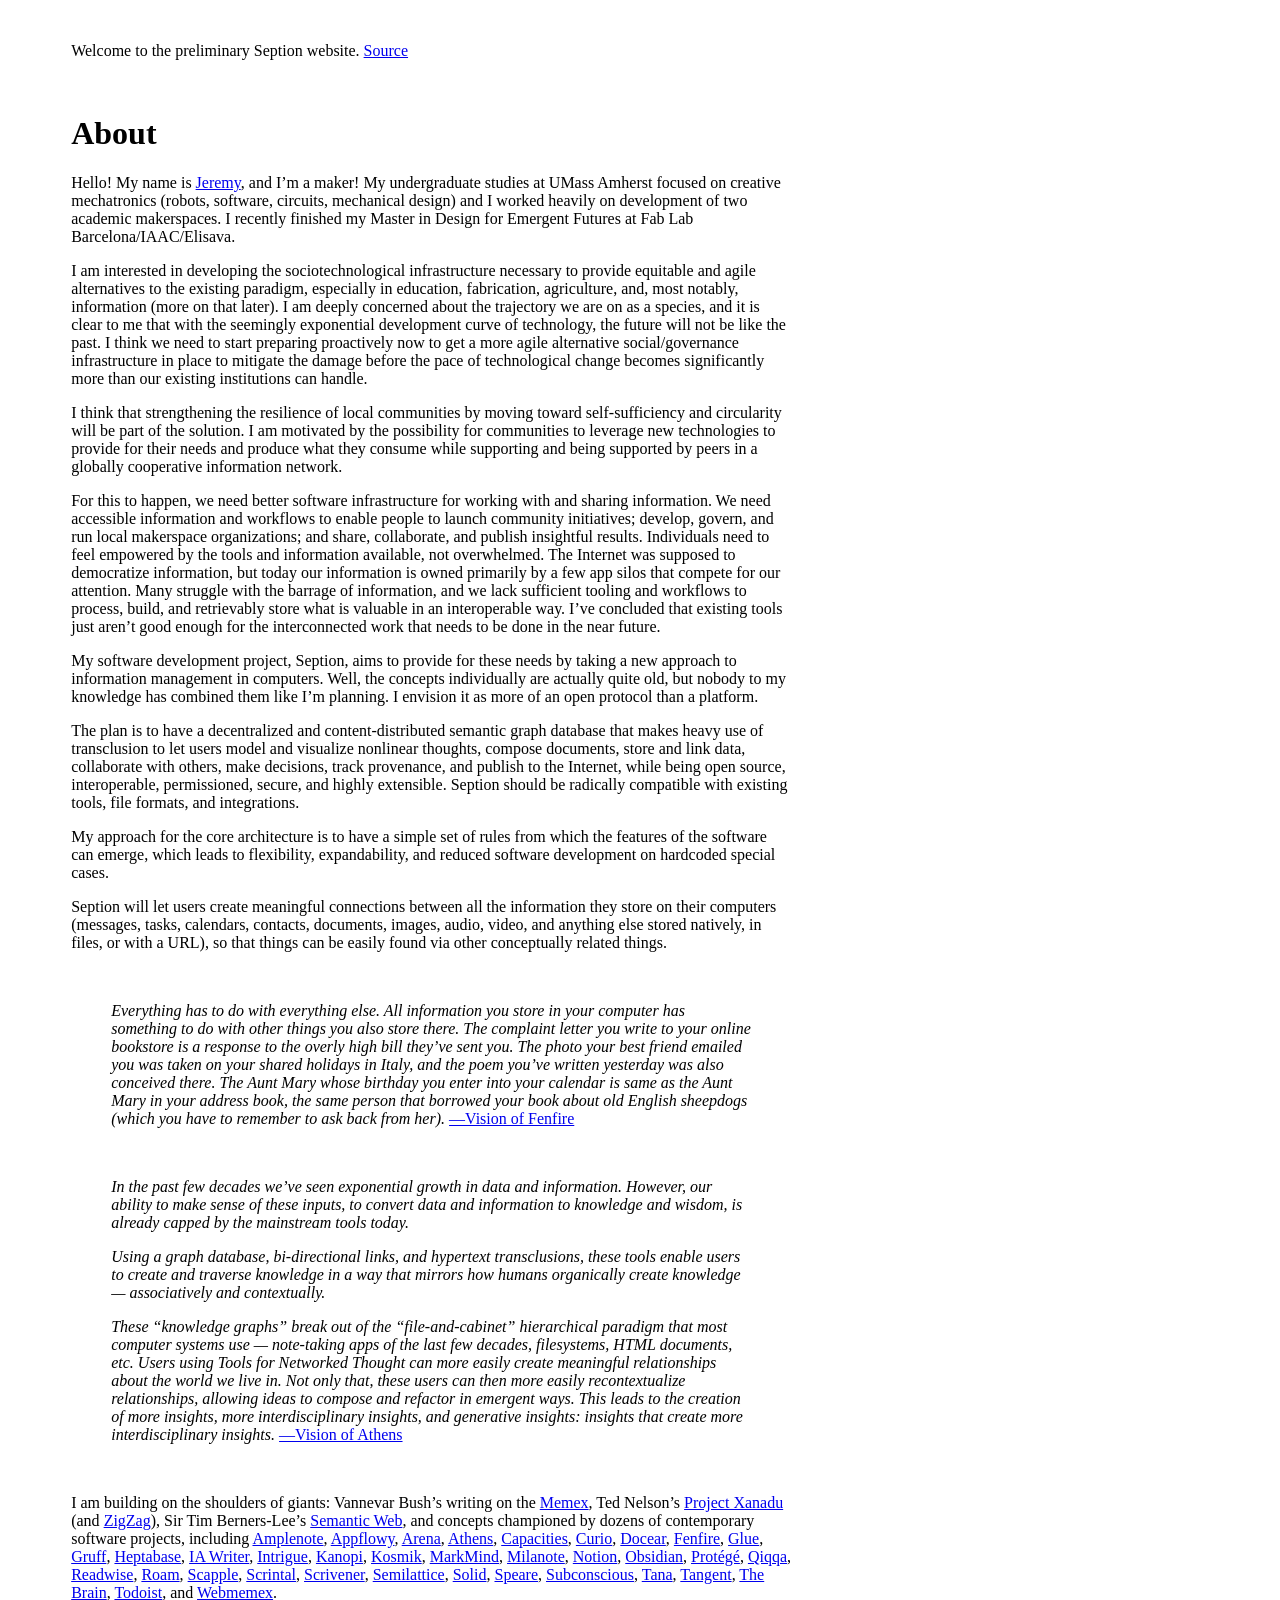
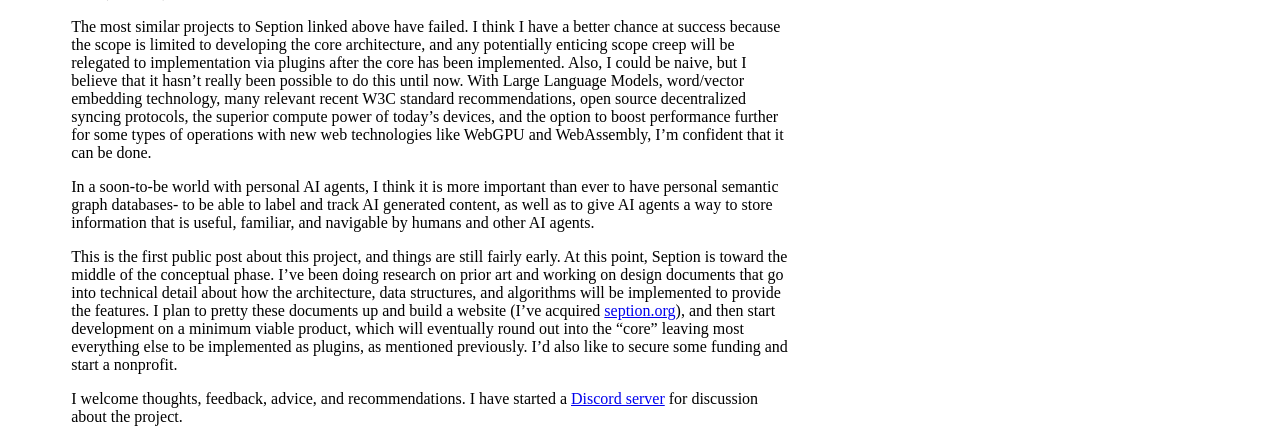
==== index.html @ 14428408 "Update index.html" ====
<!DOCTYPE html>
<html>

<head>
  <title>Seption</title>
  <div style="margin-left:5%">
  <div style="max-width:45em">
</head>

<body>
  <br>
  <p>Welcome to the preliminary Seption website. <a href="https://github.com/JeremyParadie/seption.org">Source</a></p>
  <br>
  <h1 id="about">About</h1>
  <p>Hello! My name is <a href="https://jeremyparadie.com">Jeremy</a>, and I’m a maker! My undergraduate studies at UMass Amherst focused on creative mechatronics (robots, software, circuits, mechanical design) and I worked heavily on development of two academic makerspaces. I recently finished my Master in Design for Emergent Futures at Fab Lab Barcelona/IAAC/Elisava.</p>
  <p>I am interested in developing the sociotechnological infrastructure necessary to provide equitable and agile alternatives to the existing paradigm, especially in education, fabrication, agriculture, and, most notably, information (more on that later). I am deeply concerned about the trajectory we are on as a species, and it is clear to me that with the seemingly exponential development curve of technology, the future will not be like the past. I think we need to start preparing proactively now to get a more agile alternative social/governance infrastructure in place to mitigate the damage before the pace of technological change becomes significantly more than our existing institutions can handle.</p>
  <p>I think that strengthening the resilience of local communities by moving toward self-sufficiency and circularity will be part of the solution. I am motivated by the possibility for communities to leverage new technologies to provide for their needs and produce what they consume while supporting and being supported by peers in a globally cooperative information network.</p>
  <p>For this to happen, we need better software infrastructure for working with and sharing information. We need accessible information and workflows to enable people to launch community initiatives; develop, govern, and run local makerspace organizations; and share, collaborate, and publish insightful results. Individuals need to feel empowered by the tools and information available, not overwhelmed. The Internet was supposed to democratize information, but today our information is owned primarily by a few app silos that compete for our attention. Many struggle with the barrage of information, and we lack sufficient tooling and workflows to process, build, and retrievably store what is valuable in an interoperable way. I’ve concluded that existing tools just aren’t good enough for the interconnected work that needs to be done in the near future.</p>
  <p>My software development project, Seption, aims to provide for these needs by taking a new approach to information management in computers. Well, the concepts individually are actually quite old, but nobody to my knowledge has combined them like I’m planning. I envision it as more of an open protocol than a platform.</p>
  <p>The plan is to have a decentralized and content-distributed semantic graph database that makes heavy use of transclusion to let users model and visualize nonlinear thoughts, compose documents, store and link data, collaborate with others, make decisions, track provenance, and publish to the Internet, while being open source, interoperable, permissioned, secure, and highly extensible. Seption should be radically compatible with existing tools, file formats, and integrations.</p>
  <p>My approach for the core architecture is to have a simple set of rules from which the features of the software can emerge, which leads to flexibility, expandability, and reduced software development on hardcoded special cases.</p>
  <p>Seption will let users create meaningful connections between all the information they store on their computers (messages, tasks, calendars, contacts, documents, images, audio, video, and anything else stored natively, in files, or with a URL), so that things can be easily found via other conceptually related things.</p>
  <br>
  <blockquote>
  <p><em>Everything has to do with everything else. All information you store in your computer has something to do with other things you also store there. The complaint letter you write to your online bookstore is a response to the overly high bill they’ve sent you. The photo your best friend emailed you was taken on your shared holidays in Italy, and the poem you’ve written yesterday was also conceived there. The Aunt Mary whose birthday you enter into your calendar is same as the Aunt Mary in your address book, the same person that borrowed your book about old English sheepdogs (which you have to remember to ask back from her).</em> <a href="https://fenfire-org.github.io/vision.html">—Vision of Fenfire</a></p>
  <br>
  <p><em>In the past few decades we’ve seen exponential growth in data and information. However, our ability to make sense of these inputs, to convert data and information to knowledge and wisdom, is already capped by the mainstream tools today.</em></p>
  <p><em>Using a graph database, bi-directional links, and hypertext transclusions, these tools enable users to create and traverse knowledge in a way that mirrors how humans organically create knowledge — associatively and contextually.</em></p>
  <p><em>These “knowledge graphs” break out of the “file-and-cabinet” hierarchical paradigm that most computer systems use — note-taking apps of the last few decades, filesystems, HTML documents, etc. Users using Tools for Networked Thought can more easily create meaningful relationships about the world we live in. Not only that, these users can then more easily recontextualize relationships, allowing ideas to compose and refactor in emergent ways. This leads to the creation of more insights, more interdisciplinary insights, and generative insights: insights that create more interdisciplinary insights.</em> <a href="https://handbook.athensresearch.org/about-us/vision">—Vision of Athens</a></p>
  </blockquote>
  <br>
  <p>I am building on the shoulders of giants: Vannevar Bush’s writing on the <a href="https://www.w3.org/History/1945/vbush/vbush.txt">Memex</a>, Ted Nelson’s <a href="https://xanadu.com/">Project Xanadu</a> (and <a href="https://xanadu.com/zigzag/">ZigZag</a>), Sir Tim Berners-Lee’s <a href="https://www.w3.org/2000/Talks/0906-xmlweb-tbl/text.htm">Semantic Web</a>, and concepts championed by dozens of contemporary software projects, including <a href="https://www.amplenote.com/">Amplenote</a>, <a href="https://www.appflowy.io/">Appflowy</a>, <a href="https://www.are.na/">Arena</a>, <a href="https://github.com/athensresearch/athens">Athens</a>, <a href="https://capacities.io/">Capacities</a>, <a href="https://www.zengobi.com/curio/">Curio</a>, <a href="https://docear.org/">Docear</a>, <a href="https://fenfire-org.github.io/vision.html">Fenfire</a>, <a href="https://a9.io/glue-comic/">Glue</a>, <a href="https://allegrograph.com/products/gruff/">Gruff</a>, <a href="https://heptabase.com/">Heptabase</a>, <a href="https://ia.net/writer">IA Writer</a>, <a href="https://github.com/shaunabanana/intrigue">Intrigue</a>, <a href="https://web.archive.org/web/20230410184757/https://kanopi.io/">Kanopi</a>, <a href="https://www.kosmik.app/">Kosmik</a>, <a href="https://www.markmind.net/">MarkMind</a>, <a href="https://milanote.com/">Milanote</a>, <a href="https://www.notion.so/">Notion</a>, <a href="https://obsidian.md/">Obsidian</a>, <a href="https://protege.stanford.edu/">Protégé</a>, <a href="https://github.com/jimmejardine/qiqqa-open-source">Qiqqa</a>, <a href="https://readwise.io/">Readwise</a>, <a href="https://roamresearch.com/">Roam</a>, <a href="https://www.literatureandlatte.com/scapple/overview">Scapple</a>, <a href="https://scrintal.com/">Scrintal</a>, <a href="https://www.literatureandlatte.com/scrivener/overview">Scrivener</a>, <a href="https://www.semilattice.xyz/">Semilattice</a>, <a href="https://solidproject.org/">Solid</a>, <a href="https://www.speare.com/">Speare</a>, <a href="https://subconscious.network/">Subconscious</a>, <a href="https://tana.inc/">Tana</a>, <a href="https://www.tangentnotes.com/">Tangent</a>, <a href="https://www.thebrain.com/">The Brain</a>, <a href="https://todoist.com/">Todoist</a>, and <a href="https://blog.webmemex.org/">Webmemex</a>.</p>
  <p>The most similar projects to Seption linked above have failed. I think I have a better chance at success because the scope is limited to developing the core architecture, and any potentially enticing scope creep will be relegated to implementation via plugins after the core has been implemented. Also, I could be naive, but I believe that it hasn’t really been possible to do this until now. With Large Language Models, word/vector embedding technology, many relevant recent W3C standard recommendations, open source decentralized syncing protocols, the superior compute power of today’s devices, and the option to boost performance further for some types of operations with new web technologies like WebGPU and WebAssembly, I’m confident that it can be done.</p>
  <p>In a soon-to-be world with personal AI agents, I think it is more important than ever to have personal semantic graph databases- to be able to label and track AI generated content, as well as to give AI agents a way to store information that is useful, familiar, and navigable by humans and other AI agents.</p>
  <p>This is the first public post about this project, and things are still fairly early. At this point, Seption is toward the middle of the conceptual phase. I’ve been doing research on prior art and working on design documents that go into technical detail about how the architecture, data structures, and algorithms will be implemented to provide the features. I plan to pretty these documents up and build a website (I’ve acquired <a href="http://seption.org/">seption.org</a>), and then start development on a minimum viable product, which will eventually round out into the “core” leaving most everything else to be implemented as plugins, as mentioned previously. I’d also like to secure some funding and start a nonprofit.</p>
  <p>I welcome thoughts, feedback, advice, and recommendations. I have started a <a href="https://discord.gg/n8curdF78v">Discord server</a> for discussion about the project.</p>

</body>

</html>
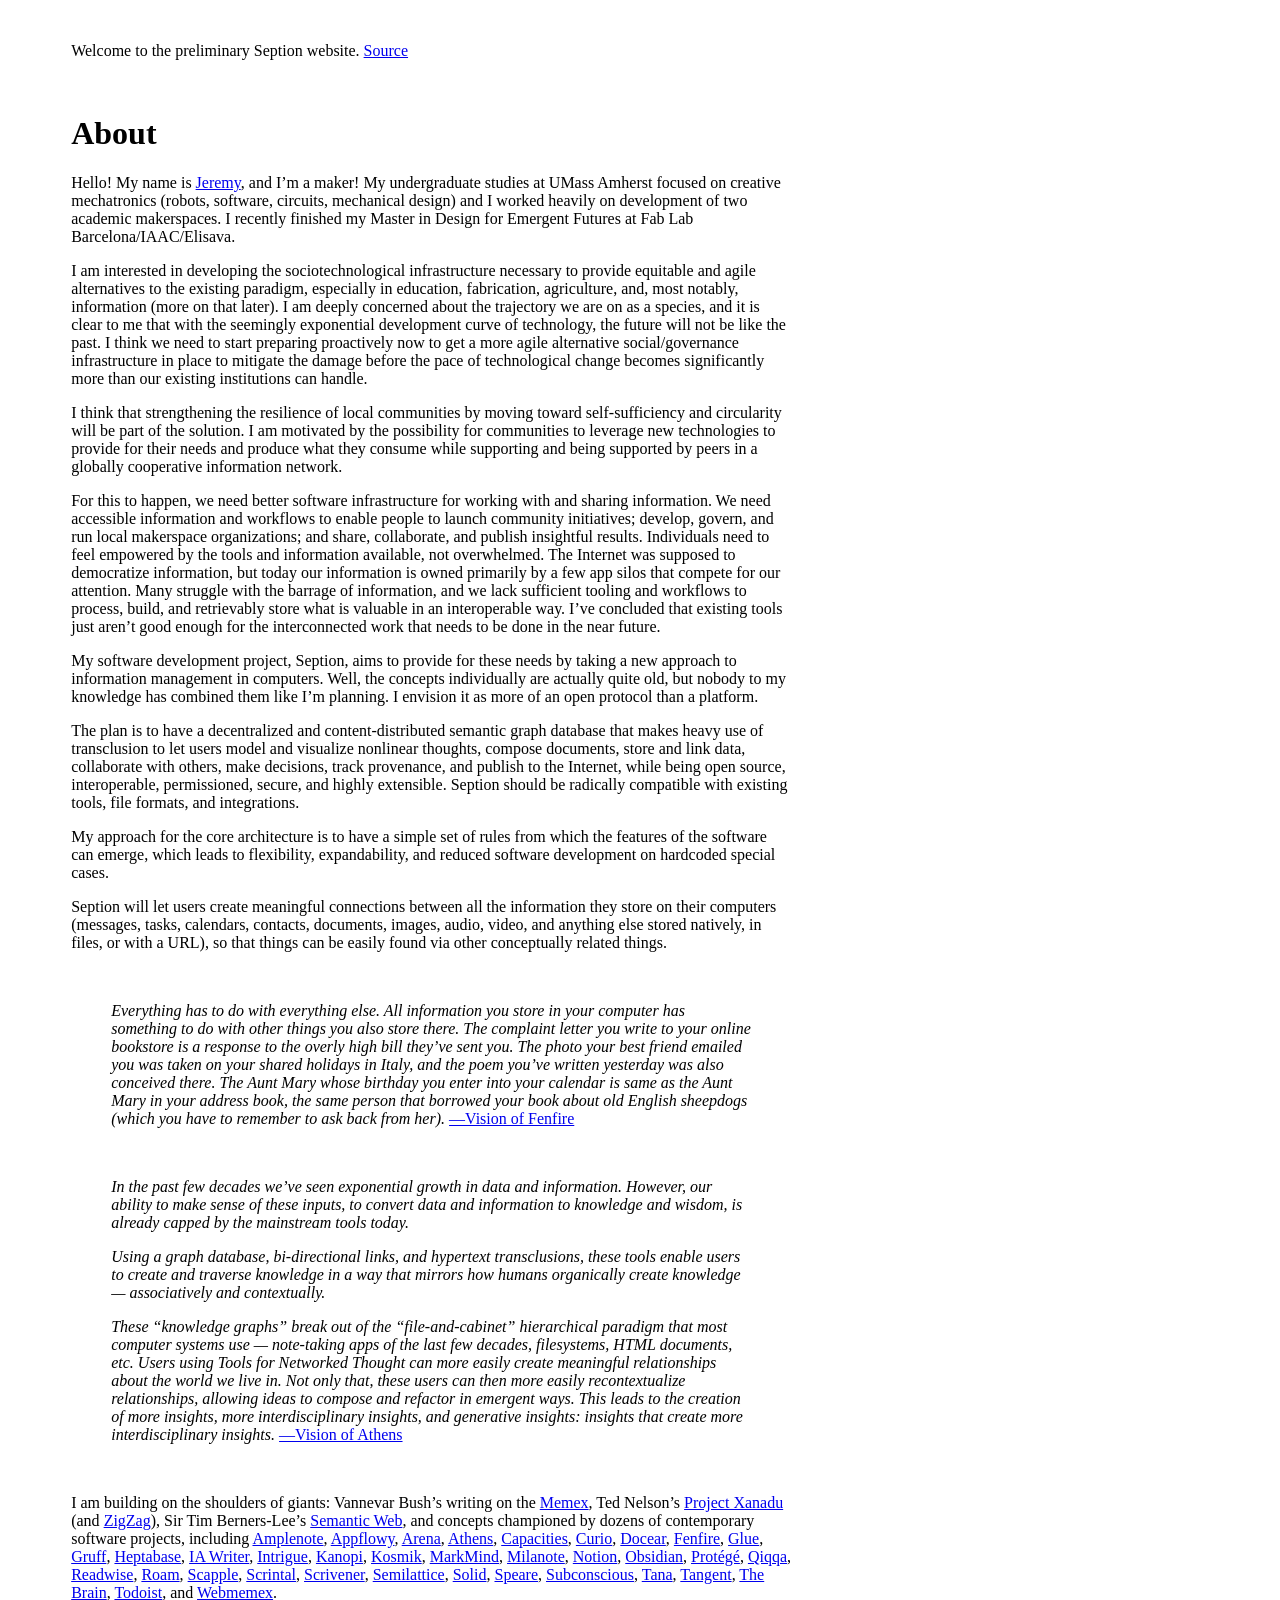
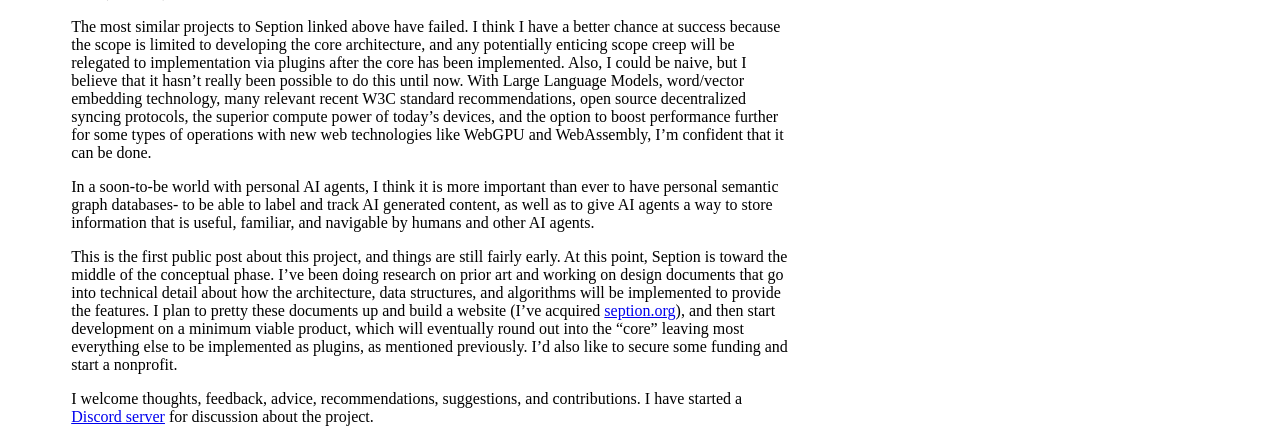
==== commit e240633d: "Update index.html" ====
--- a/index.html
+++ b/index.html
@@ -33,7 +33,7 @@
   <p>The most similar projects to Seption linked above have failed. I think I have a better chance at success because the scope is limited to developing the core architecture, and any potentially enticing scope creep will be relegated to implementation via plugins after the core has been implemented. Also, I could be naive, but I believe that it hasn’t really been possible to do this until now. With Large Language Models, word/vector embedding technology, many relevant recent W3C standard recommendations, open source decentralized syncing protocols, the superior compute power of today’s devices, and the option to boost performance further for some types of operations with new web technologies like WebGPU and WebAssembly, I’m confident that it can be done.</p>
   <p>In a soon-to-be world with personal AI agents, I think it is more important than ever to have personal semantic graph databases- to be able to label and track AI generated content, as well as to give AI agents a way to store information that is useful, familiar, and navigable by humans and other AI agents.</p>
   <p>This is the first public post about this project, and things are still fairly early. At this point, Seption is toward the middle of the conceptual phase. I’ve been doing research on prior art and working on design documents that go into technical detail about how the architecture, data structures, and algorithms will be implemented to provide the features. I plan to pretty these documents up and build a website (I’ve acquired <a href="http://seption.org/">seption.org</a>), and then start development on a minimum viable product, which will eventually round out into the “core” leaving most everything else to be implemented as plugins, as mentioned previously. I’d also like to secure some funding and start a nonprofit.</p>
-  <p>I welcome thoughts, feedback, advice, and recommendations. I have started a <a href="https://discord.gg/n8curdF78v">Discord server</a> for discussion about the project.</p>
+  <p>I welcome thoughts, feedback, advice, recommendations, suggestions, and contributions. I have started a <a href="https://discord.gg/n8curdF78v">Discord server</a> for discussion about the project.</p>
 
 </body>
 
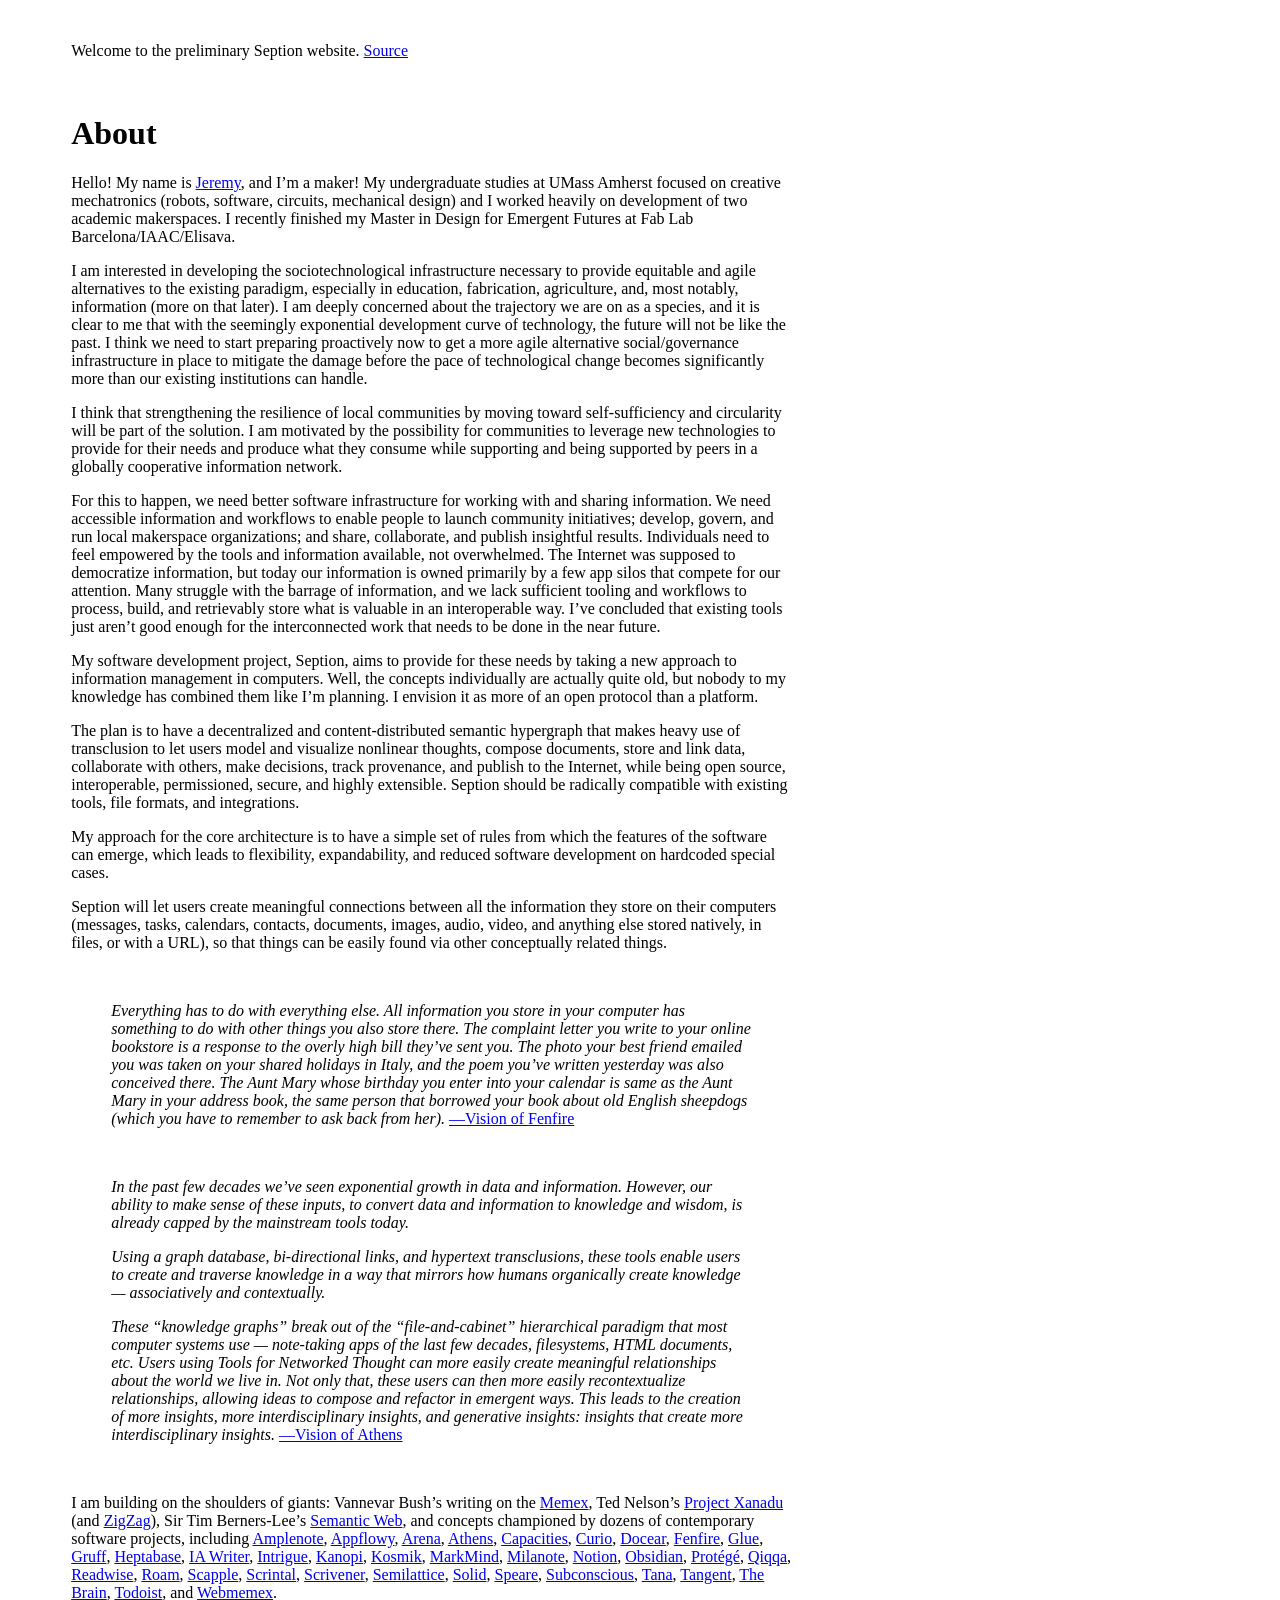
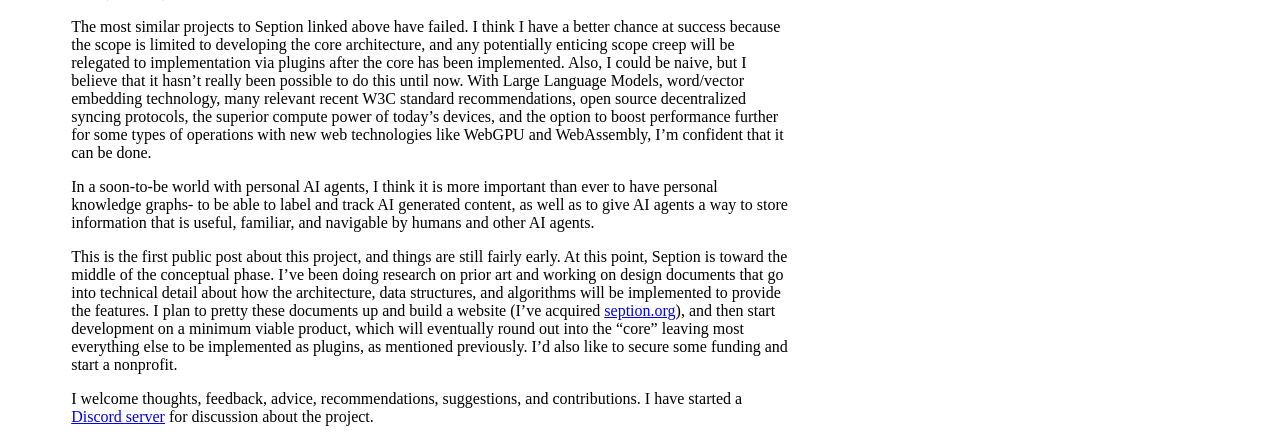
==== commit 85dbd918: "Update index to reference hypergraphs.html" ====
--- a/index.html
+++ b/index.html
@@ -17,7 +17,7 @@
   <p>I think that strengthening the resilience of local communities by moving toward self-sufficiency and circularity will be part of the solution. I am motivated by the possibility for communities to leverage new technologies to provide for their needs and produce what they consume while supporting and being supported by peers in a globally cooperative information network.</p>
   <p>For this to happen, we need better software infrastructure for working with and sharing information. We need accessible information and workflows to enable people to launch community initiatives; develop, govern, and run local makerspace organizations; and share, collaborate, and publish insightful results. Individuals need to feel empowered by the tools and information available, not overwhelmed. The Internet was supposed to democratize information, but today our information is owned primarily by a few app silos that compete for our attention. Many struggle with the barrage of information, and we lack sufficient tooling and workflows to process, build, and retrievably store what is valuable in an interoperable way. I’ve concluded that existing tools just aren’t good enough for the interconnected work that needs to be done in the near future.</p>
   <p>My software development project, Seption, aims to provide for these needs by taking a new approach to information management in computers. Well, the concepts individually are actually quite old, but nobody to my knowledge has combined them like I’m planning. I envision it as more of an open protocol than a platform.</p>
-  <p>The plan is to have a decentralized and content-distributed semantic graph database that makes heavy use of transclusion to let users model and visualize nonlinear thoughts, compose documents, store and link data, collaborate with others, make decisions, track provenance, and publish to the Internet, while being open source, interoperable, permissioned, secure, and highly extensible. Seption should be radically compatible with existing tools, file formats, and integrations.</p>
+  <p>The plan is to have a decentralized and content-distributed semantic hypergraph that makes heavy use of transclusion to let users model and visualize nonlinear thoughts, compose documents, store and link data, collaborate with others, make decisions, track provenance, and publish to the Internet, while being open source, interoperable, permissioned, secure, and highly extensible. Seption should be radically compatible with existing tools, file formats, and integrations.</p>
   <p>My approach for the core architecture is to have a simple set of rules from which the features of the software can emerge, which leads to flexibility, expandability, and reduced software development on hardcoded special cases.</p>
   <p>Seption will let users create meaningful connections between all the information they store on their computers (messages, tasks, calendars, contacts, documents, images, audio, video, and anything else stored natively, in files, or with a URL), so that things can be easily found via other conceptually related things.</p>
   <br>
@@ -31,10 +31,10 @@
   <br>
   <p>I am building on the shoulders of giants: Vannevar Bush’s writing on the <a href="https://www.w3.org/History/1945/vbush/vbush.txt">Memex</a>, Ted Nelson’s <a href="https://xanadu.com/">Project Xanadu</a> (and <a href="https://xanadu.com/zigzag/">ZigZag</a>), Sir Tim Berners-Lee’s <a href="https://www.w3.org/2000/Talks/0906-xmlweb-tbl/text.htm">Semantic Web</a>, and concepts championed by dozens of contemporary software projects, including <a href="https://www.amplenote.com/">Amplenote</a>, <a href="https://www.appflowy.io/">Appflowy</a>, <a href="https://www.are.na/">Arena</a>, <a href="https://github.com/athensresearch/athens">Athens</a>, <a href="https://capacities.io/">Capacities</a>, <a href="https://www.zengobi.com/curio/">Curio</a>, <a href="https://docear.org/">Docear</a>, <a href="https://fenfire-org.github.io/vision.html">Fenfire</a>, <a href="https://a9.io/glue-comic/">Glue</a>, <a href="https://allegrograph.com/products/gruff/">Gruff</a>, <a href="https://heptabase.com/">Heptabase</a>, <a href="https://ia.net/writer">IA Writer</a>, <a href="https://github.com/shaunabanana/intrigue">Intrigue</a>, <a href="https://web.archive.org/web/20230410184757/https://kanopi.io/">Kanopi</a>, <a href="https://www.kosmik.app/">Kosmik</a>, <a href="https://www.markmind.net/">MarkMind</a>, <a href="https://milanote.com/">Milanote</a>, <a href="https://www.notion.so/">Notion</a>, <a href="https://obsidian.md/">Obsidian</a>, <a href="https://protege.stanford.edu/">Protégé</a>, <a href="https://github.com/jimmejardine/qiqqa-open-source">Qiqqa</a>, <a href="https://readwise.io/">Readwise</a>, <a href="https://roamresearch.com/">Roam</a>, <a href="https://www.literatureandlatte.com/scapple/overview">Scapple</a>, <a href="https://scrintal.com/">Scrintal</a>, <a href="https://www.literatureandlatte.com/scrivener/overview">Scrivener</a>, <a href="https://www.semilattice.xyz/">Semilattice</a>, <a href="https://solidproject.org/">Solid</a>, <a href="https://www.speare.com/">Speare</a>, <a href="https://subconscious.network/">Subconscious</a>, <a href="https://tana.inc/">Tana</a>, <a href="https://www.tangentnotes.com/">Tangent</a>, <a href="https://www.thebrain.com/">The Brain</a>, <a href="https://todoist.com/">Todoist</a>, and <a href="https://blog.webmemex.org/">Webmemex</a>.</p>
   <p>The most similar projects to Seption linked above have failed. I think I have a better chance at success because the scope is limited to developing the core architecture, and any potentially enticing scope creep will be relegated to implementation via plugins after the core has been implemented. Also, I could be naive, but I believe that it hasn’t really been possible to do this until now. With Large Language Models, word/vector embedding technology, many relevant recent W3C standard recommendations, open source decentralized syncing protocols, the superior compute power of today’s devices, and the option to boost performance further for some types of operations with new web technologies like WebGPU and WebAssembly, I’m confident that it can be done.</p>
-  <p>In a soon-to-be world with personal AI agents, I think it is more important than ever to have personal semantic graph databases- to be able to label and track AI generated content, as well as to give AI agents a way to store information that is useful, familiar, and navigable by humans and other AI agents.</p>
+  <p>In a soon-to-be world with personal AI agents, I think it is more important than ever to have personal knowledge graphs- to be able to label and track AI generated content, as well as to give AI agents a way to store information that is useful, familiar, and navigable by humans and other AI agents.</p>
   <p>This is the first public post about this project, and things are still fairly early. At this point, Seption is toward the middle of the conceptual phase. I’ve been doing research on prior art and working on design documents that go into technical detail about how the architecture, data structures, and algorithms will be implemented to provide the features. I plan to pretty these documents up and build a website (I’ve acquired <a href="http://seption.org/">seption.org</a>), and then start development on a minimum viable product, which will eventually round out into the “core” leaving most everything else to be implemented as plugins, as mentioned previously. I’d also like to secure some funding and start a nonprofit.</p>
   <p>I welcome thoughts, feedback, advice, recommendations, suggestions, and contributions. I have started a <a href="https://discord.gg/n8curdF78v">Discord server</a> for discussion about the project.</p>
 
 </body>
 
-</html>+</html>
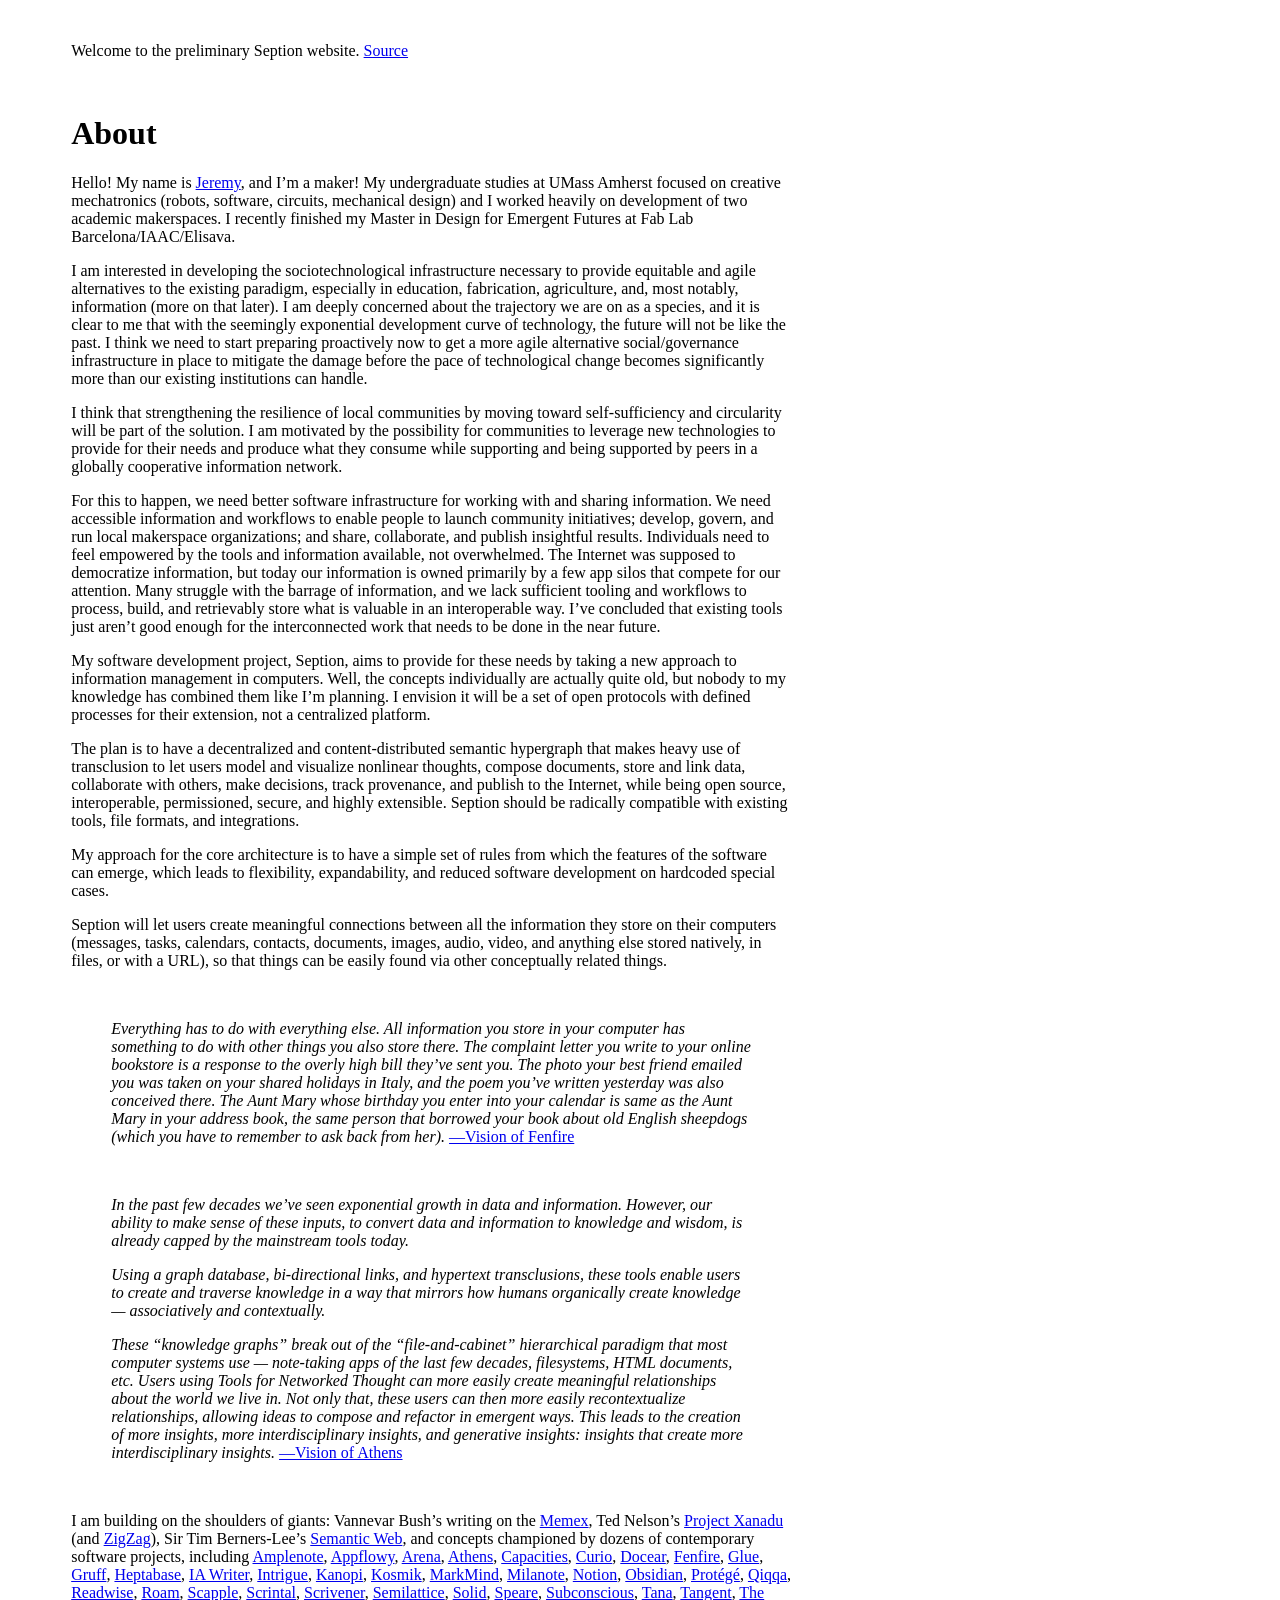
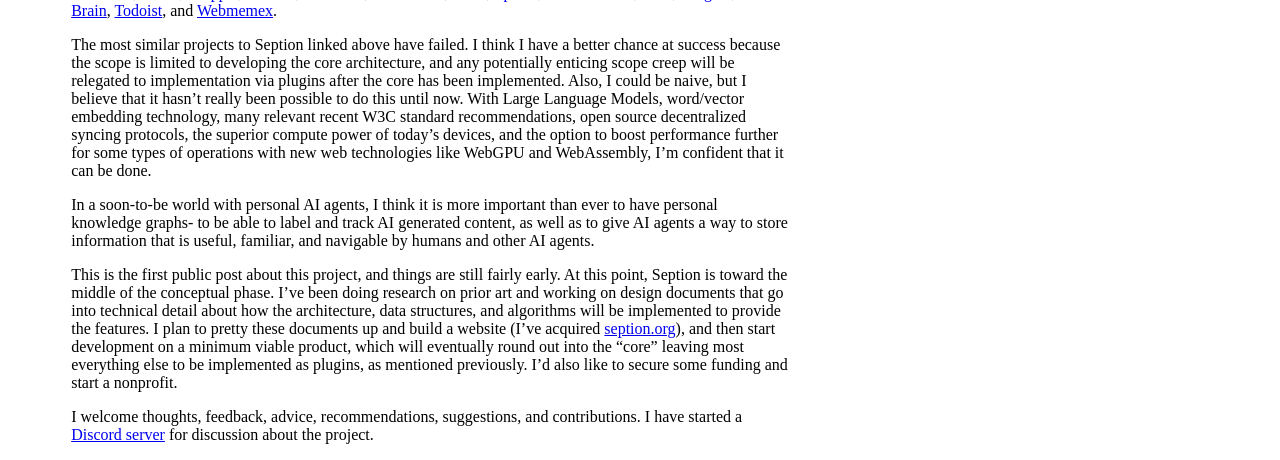
==== commit 986c318b: "Update index to clarify protocols vs platforms dicotomy.html" ====
--- a/index.html
+++ b/index.html
@@ -16,7 +16,7 @@
   <p>I am interested in developing the sociotechnological infrastructure necessary to provide equitable and agile alternatives to the existing paradigm, especially in education, fabrication, agriculture, and, most notably, information (more on that later). I am deeply concerned about the trajectory we are on as a species, and it is clear to me that with the seemingly exponential development curve of technology, the future will not be like the past. I think we need to start preparing proactively now to get a more agile alternative social/governance infrastructure in place to mitigate the damage before the pace of technological change becomes significantly more than our existing institutions can handle.</p>
   <p>I think that strengthening the resilience of local communities by moving toward self-sufficiency and circularity will be part of the solution. I am motivated by the possibility for communities to leverage new technologies to provide for their needs and produce what they consume while supporting and being supported by peers in a globally cooperative information network.</p>
   <p>For this to happen, we need better software infrastructure for working with and sharing information. We need accessible information and workflows to enable people to launch community initiatives; develop, govern, and run local makerspace organizations; and share, collaborate, and publish insightful results. Individuals need to feel empowered by the tools and information available, not overwhelmed. The Internet was supposed to democratize information, but today our information is owned primarily by a few app silos that compete for our attention. Many struggle with the barrage of information, and we lack sufficient tooling and workflows to process, build, and retrievably store what is valuable in an interoperable way. I’ve concluded that existing tools just aren’t good enough for the interconnected work that needs to be done in the near future.</p>
-  <p>My software development project, Seption, aims to provide for these needs by taking a new approach to information management in computers. Well, the concepts individually are actually quite old, but nobody to my knowledge has combined them like I’m planning. I envision it as more of an open protocol than a platform.</p>
+  <p>My software development project, Seption, aims to provide for these needs by taking a new approach to information management in computers. Well, the concepts individually are actually quite old, but nobody to my knowledge has combined them like I’m planning. I envision it will be a set of open protocols with defined processes for their extension, not a centralized platform.</p>
   <p>The plan is to have a decentralized and content-distributed semantic hypergraph that makes heavy use of transclusion to let users model and visualize nonlinear thoughts, compose documents, store and link data, collaborate with others, make decisions, track provenance, and publish to the Internet, while being open source, interoperable, permissioned, secure, and highly extensible. Seption should be radically compatible with existing tools, file formats, and integrations.</p>
   <p>My approach for the core architecture is to have a simple set of rules from which the features of the software can emerge, which leads to flexibility, expandability, and reduced software development on hardcoded special cases.</p>
   <p>Seption will let users create meaningful connections between all the information they store on their computers (messages, tasks, calendars, contacts, documents, images, audio, video, and anything else stored natively, in files, or with a URL), so that things can be easily found via other conceptually related things.</p>
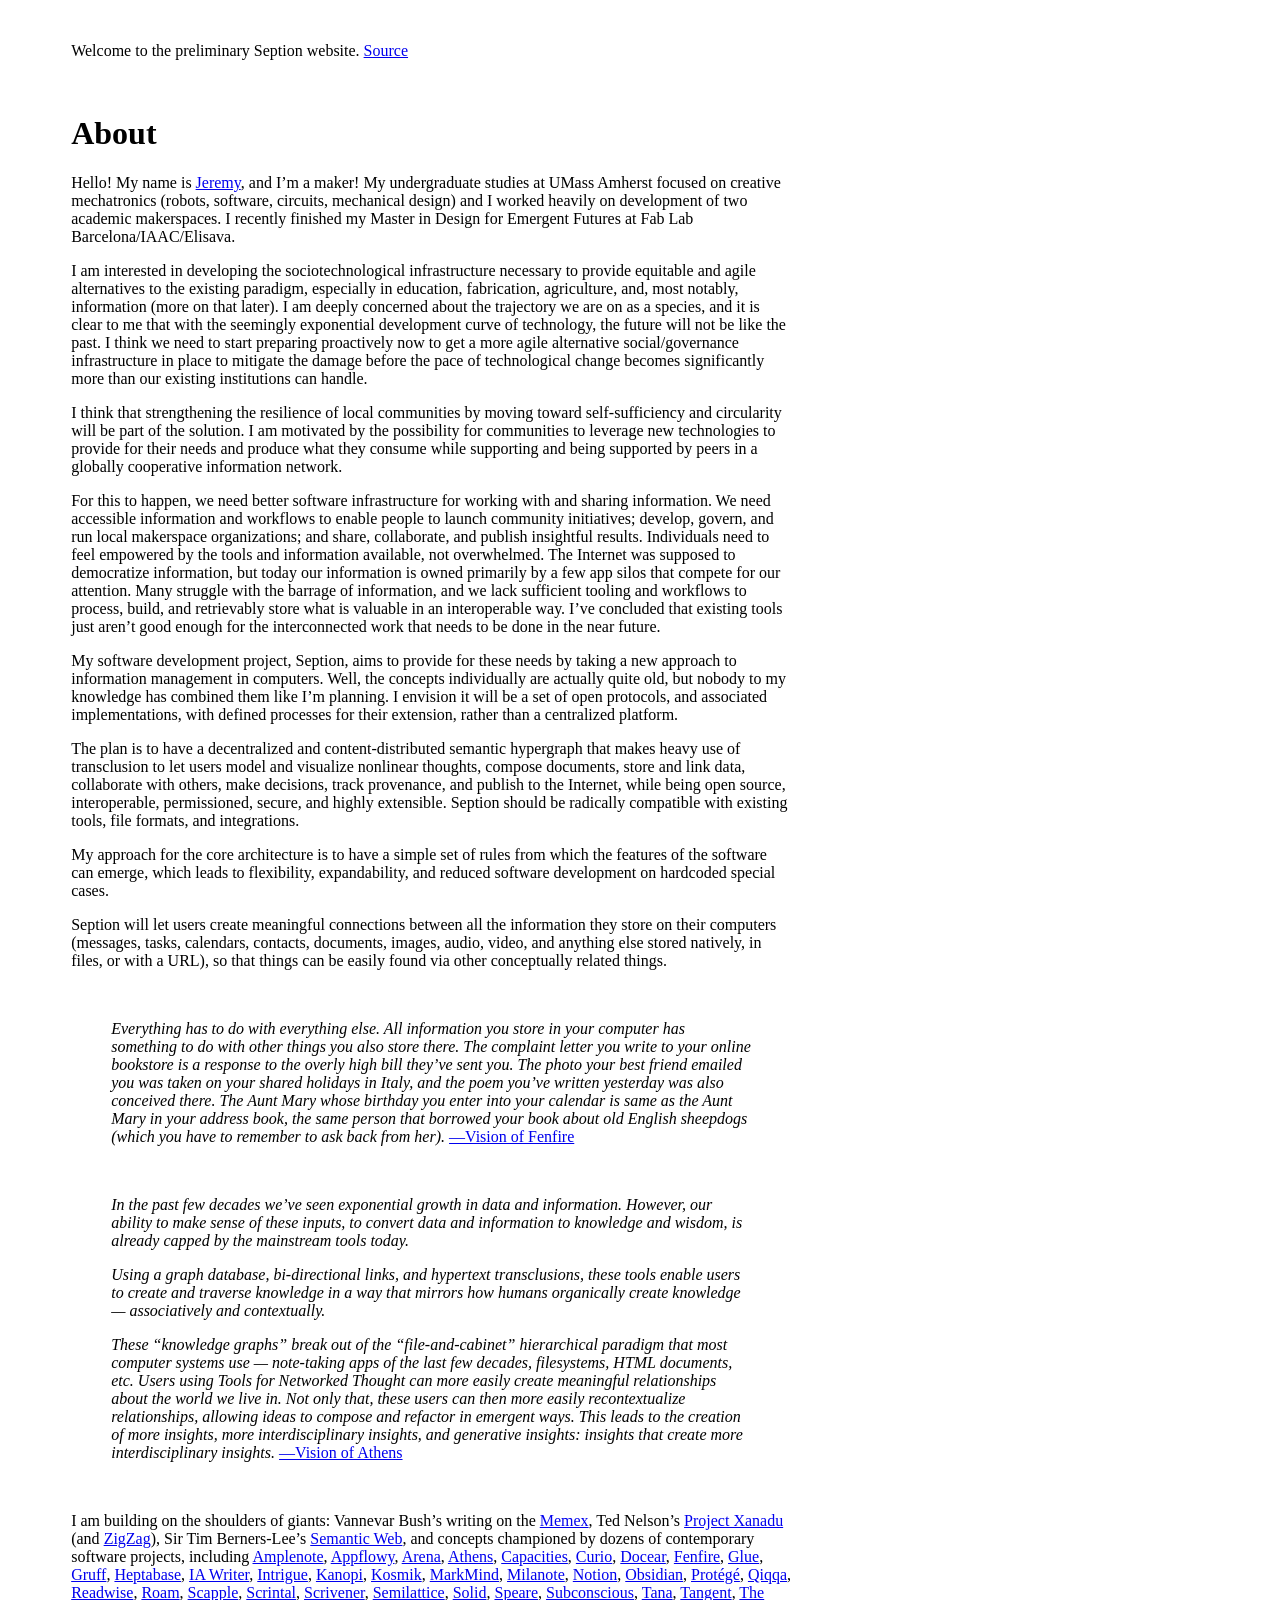
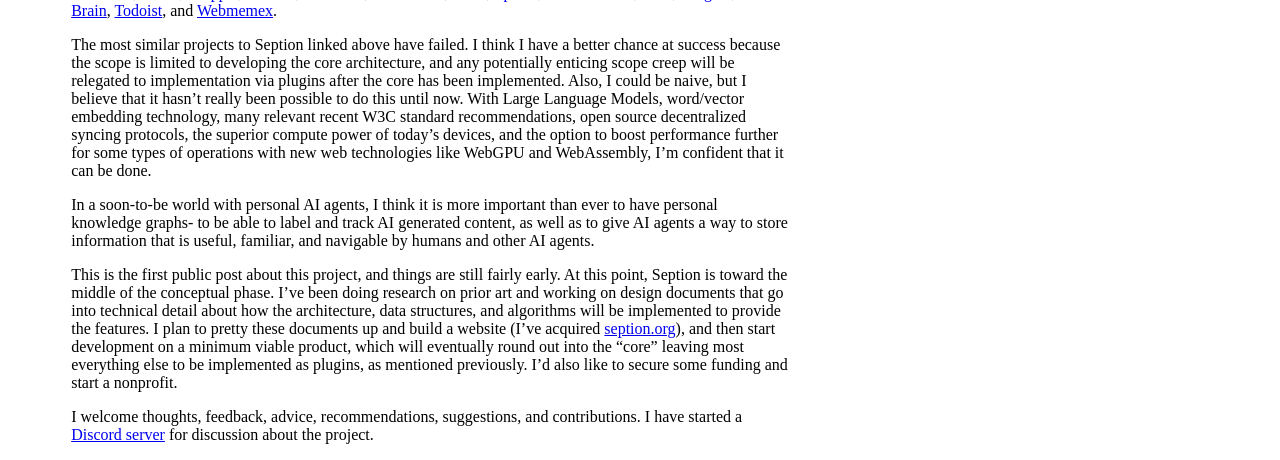
==== commit e8096272: "Update index to include reference to protocol implementations.html" ====
--- a/index.html
+++ b/index.html
@@ -16,7 +16,7 @@
   <p>I am interested in developing the sociotechnological infrastructure necessary to provide equitable and agile alternatives to the existing paradigm, especially in education, fabrication, agriculture, and, most notably, information (more on that later). I am deeply concerned about the trajectory we are on as a species, and it is clear to me that with the seemingly exponential development curve of technology, the future will not be like the past. I think we need to start preparing proactively now to get a more agile alternative social/governance infrastructure in place to mitigate the damage before the pace of technological change becomes significantly more than our existing institutions can handle.</p>
   <p>I think that strengthening the resilience of local communities by moving toward self-sufficiency and circularity will be part of the solution. I am motivated by the possibility for communities to leverage new technologies to provide for their needs and produce what they consume while supporting and being supported by peers in a globally cooperative information network.</p>
   <p>For this to happen, we need better software infrastructure for working with and sharing information. We need accessible information and workflows to enable people to launch community initiatives; develop, govern, and run local makerspace organizations; and share, collaborate, and publish insightful results. Individuals need to feel empowered by the tools and information available, not overwhelmed. The Internet was supposed to democratize information, but today our information is owned primarily by a few app silos that compete for our attention. Many struggle with the barrage of information, and we lack sufficient tooling and workflows to process, build, and retrievably store what is valuable in an interoperable way. I’ve concluded that existing tools just aren’t good enough for the interconnected work that needs to be done in the near future.</p>
-  <p>My software development project, Seption, aims to provide for these needs by taking a new approach to information management in computers. Well, the concepts individually are actually quite old, but nobody to my knowledge has combined them like I’m planning. I envision it will be a set of open protocols with defined processes for their extension, not a centralized platform.</p>
+  <p>My software development project, Seption, aims to provide for these needs by taking a new approach to information management in computers. Well, the concepts individually are actually quite old, but nobody to my knowledge has combined them like I’m planning. I envision it will be a set of open protocols, and associated implementations, with defined processes for their extension, rather than a centralized platform.</p>
   <p>The plan is to have a decentralized and content-distributed semantic hypergraph that makes heavy use of transclusion to let users model and visualize nonlinear thoughts, compose documents, store and link data, collaborate with others, make decisions, track provenance, and publish to the Internet, while being open source, interoperable, permissioned, secure, and highly extensible. Seption should be radically compatible with existing tools, file formats, and integrations.</p>
   <p>My approach for the core architecture is to have a simple set of rules from which the features of the software can emerge, which leads to flexibility, expandability, and reduced software development on hardcoded special cases.</p>
   <p>Seption will let users create meaningful connections between all the information they store on their computers (messages, tasks, calendars, contacts, documents, images, audio, video, and anything else stored natively, in files, or with a URL), so that things can be easily found via other conceptually related things.</p>
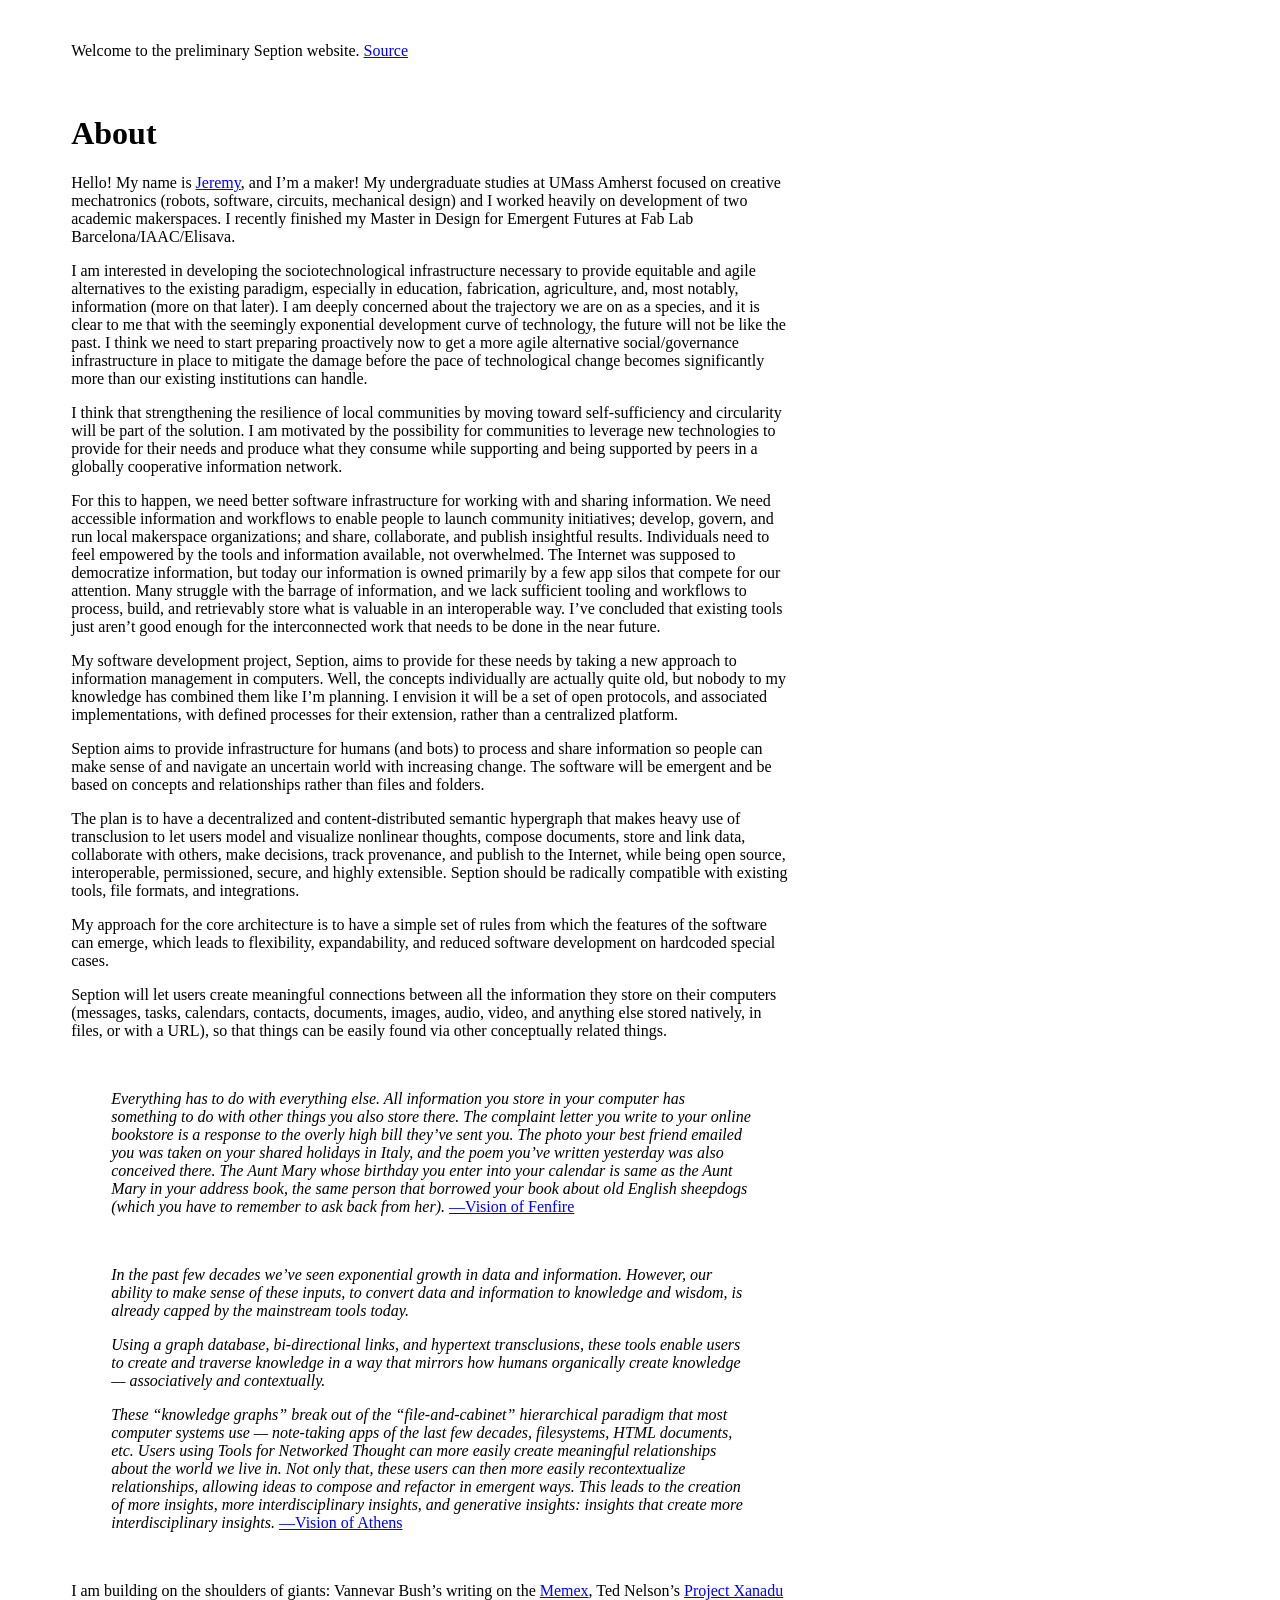
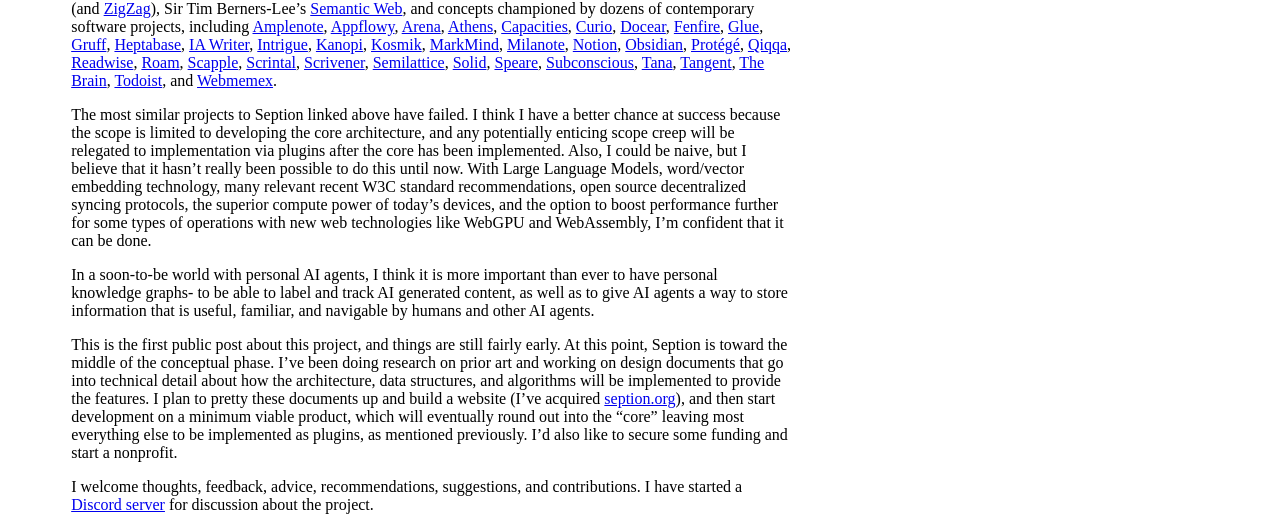
==== commit 35569f00: "Update index.html to include reference to sensemaking and concepts vs files" ====
--- a/index.html
+++ b/index.html
@@ -17,6 +17,7 @@
   <p>I think that strengthening the resilience of local communities by moving toward self-sufficiency and circularity will be part of the solution. I am motivated by the possibility for communities to leverage new technologies to provide for their needs and produce what they consume while supporting and being supported by peers in a globally cooperative information network.</p>
   <p>For this to happen, we need better software infrastructure for working with and sharing information. We need accessible information and workflows to enable people to launch community initiatives; develop, govern, and run local makerspace organizations; and share, collaborate, and publish insightful results. Individuals need to feel empowered by the tools and information available, not overwhelmed. The Internet was supposed to democratize information, but today our information is owned primarily by a few app silos that compete for our attention. Many struggle with the barrage of information, and we lack sufficient tooling and workflows to process, build, and retrievably store what is valuable in an interoperable way. I’ve concluded that existing tools just aren’t good enough for the interconnected work that needs to be done in the near future.</p>
   <p>My software development project, Seption, aims to provide for these needs by taking a new approach to information management in computers. Well, the concepts individually are actually quite old, but nobody to my knowledge has combined them like I’m planning. I envision it will be a set of open protocols, and associated implementations, with defined processes for their extension, rather than a centralized platform.</p>
+  <p>Seption aims to provide infrastructure for humans (and bots) to process and share information so people can make sense of and navigate an uncertain world with increasing change. The software will be emergent and be based on concepts and relationships rather than files and folders.</p>
   <p>The plan is to have a decentralized and content-distributed semantic hypergraph that makes heavy use of transclusion to let users model and visualize nonlinear thoughts, compose documents, store and link data, collaborate with others, make decisions, track provenance, and publish to the Internet, while being open source, interoperable, permissioned, secure, and highly extensible. Seption should be radically compatible with existing tools, file formats, and integrations.</p>
   <p>My approach for the core architecture is to have a simple set of rules from which the features of the software can emerge, which leads to flexibility, expandability, and reduced software development on hardcoded special cases.</p>
   <p>Seption will let users create meaningful connections between all the information they store on their computers (messages, tasks, calendars, contacts, documents, images, audio, video, and anything else stored natively, in files, or with a URL), so that things can be easily found via other conceptually related things.</p>
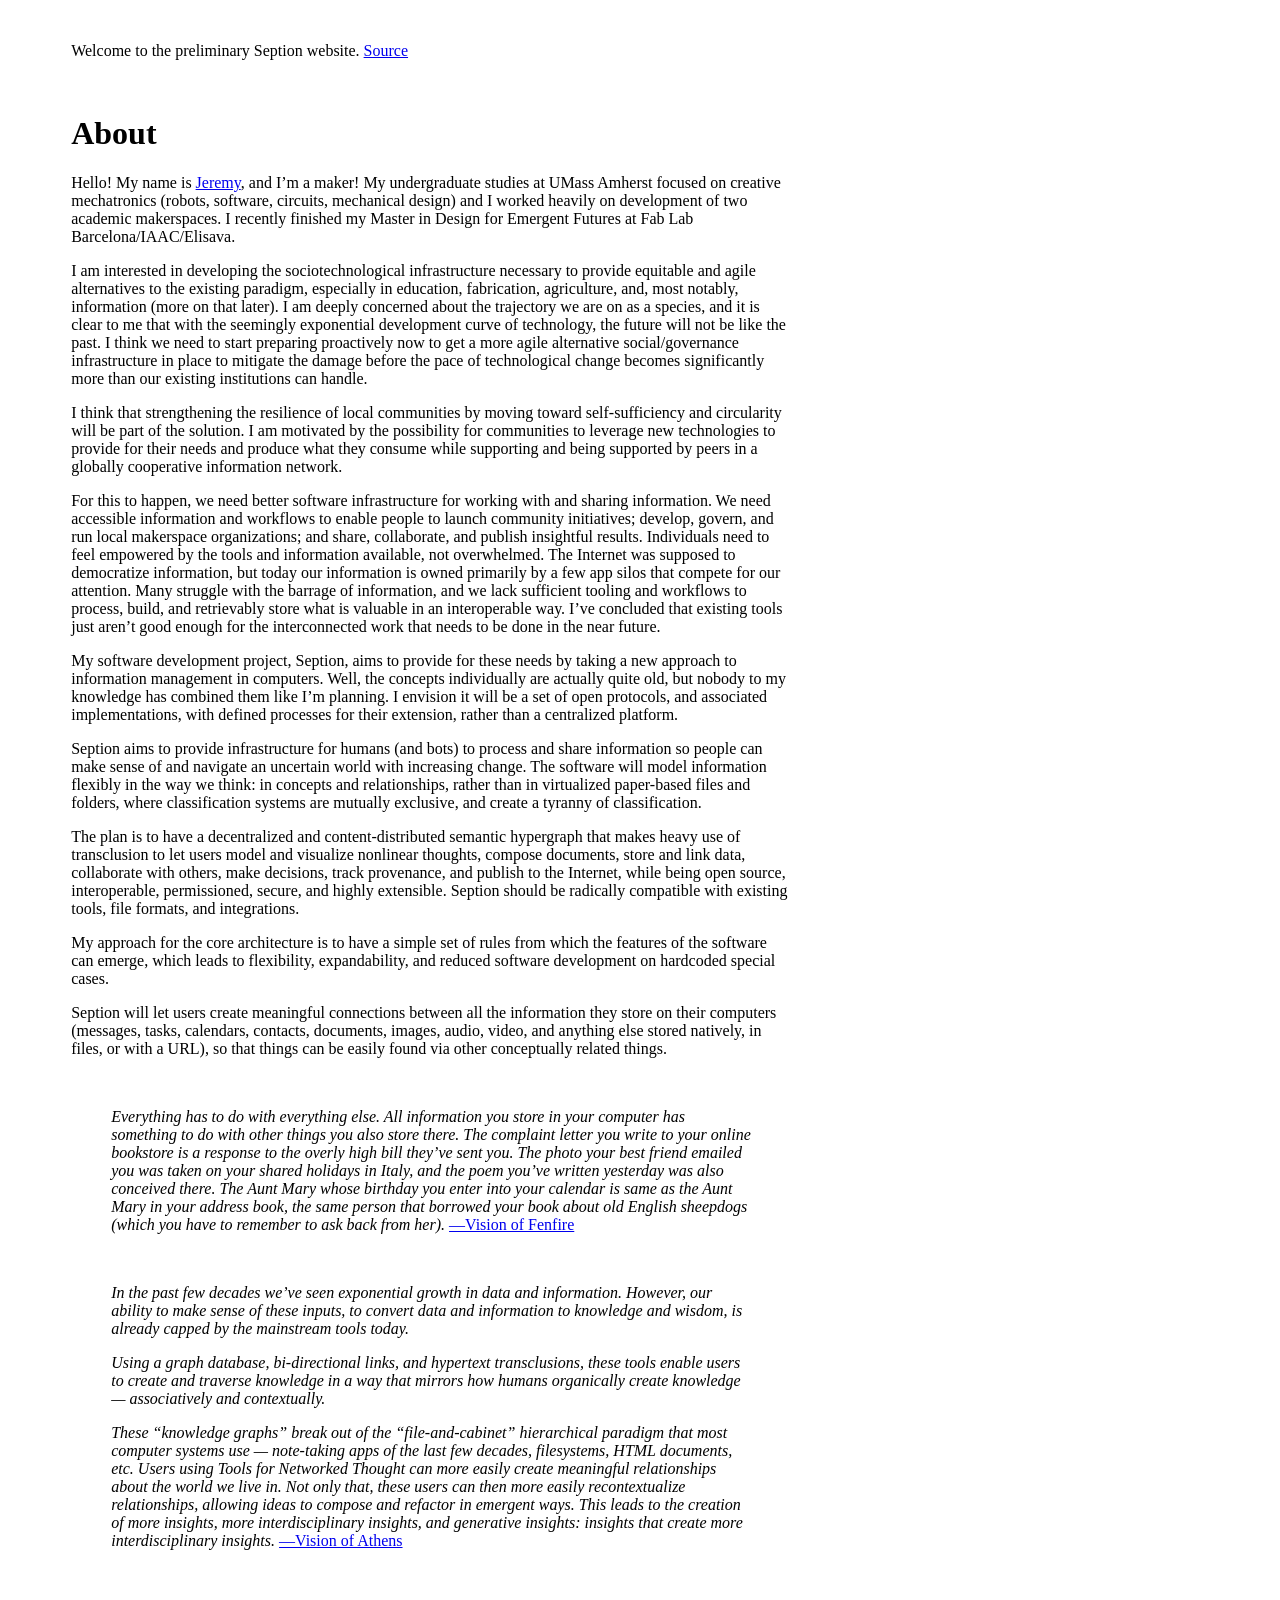
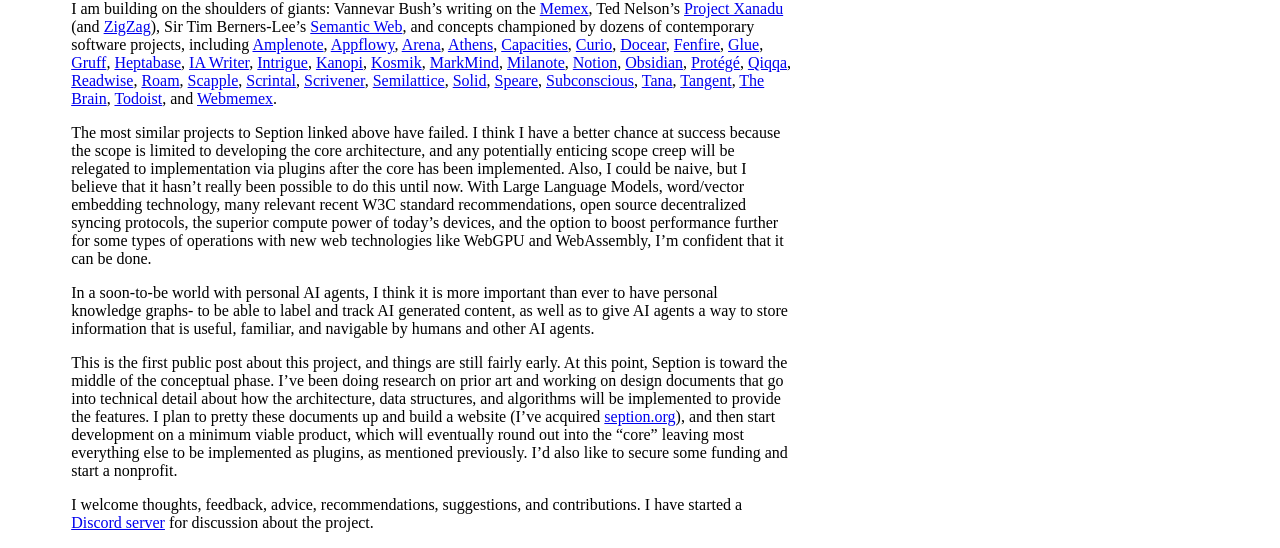
==== commit 01e44d24: "Update index.html to reference the tyranny of classification" ====
--- a/index.html
+++ b/index.html
@@ -17,7 +17,7 @@
   <p>I think that strengthening the resilience of local communities by moving toward self-sufficiency and circularity will be part of the solution. I am motivated by the possibility for communities to leverage new technologies to provide for their needs and produce what they consume while supporting and being supported by peers in a globally cooperative information network.</p>
   <p>For this to happen, we need better software infrastructure for working with and sharing information. We need accessible information and workflows to enable people to launch community initiatives; develop, govern, and run local makerspace organizations; and share, collaborate, and publish insightful results. Individuals need to feel empowered by the tools and information available, not overwhelmed. The Internet was supposed to democratize information, but today our information is owned primarily by a few app silos that compete for our attention. Many struggle with the barrage of information, and we lack sufficient tooling and workflows to process, build, and retrievably store what is valuable in an interoperable way. I’ve concluded that existing tools just aren’t good enough for the interconnected work that needs to be done in the near future.</p>
   <p>My software development project, Seption, aims to provide for these needs by taking a new approach to information management in computers. Well, the concepts individually are actually quite old, but nobody to my knowledge has combined them like I’m planning. I envision it will be a set of open protocols, and associated implementations, with defined processes for their extension, rather than a centralized platform.</p>
-  <p>Seption aims to provide infrastructure for humans (and bots) to process and share information so people can make sense of and navigate an uncertain world with increasing change. The software will be emergent and be based on concepts and relationships rather than files and folders.</p>
+  <p>Seption aims to provide infrastructure for humans (and bots) to process and share information so people can make sense of and navigate an uncertain world with increasing change. The software will model information flexibly in the way we think: in concepts and relationships, rather than in virtualized paper-based files and folders, where classification systems are mutually exclusive, and create a tyranny of classification.</p>
   <p>The plan is to have a decentralized and content-distributed semantic hypergraph that makes heavy use of transclusion to let users model and visualize nonlinear thoughts, compose documents, store and link data, collaborate with others, make decisions, track provenance, and publish to the Internet, while being open source, interoperable, permissioned, secure, and highly extensible. Seption should be radically compatible with existing tools, file formats, and integrations.</p>
   <p>My approach for the core architecture is to have a simple set of rules from which the features of the software can emerge, which leads to flexibility, expandability, and reduced software development on hardcoded special cases.</p>
   <p>Seption will let users create meaningful connections between all the information they store on their computers (messages, tasks, calendars, contacts, documents, images, audio, video, and anything else stored natively, in files, or with a URL), so that things can be easily found via other conceptually related things.</p>
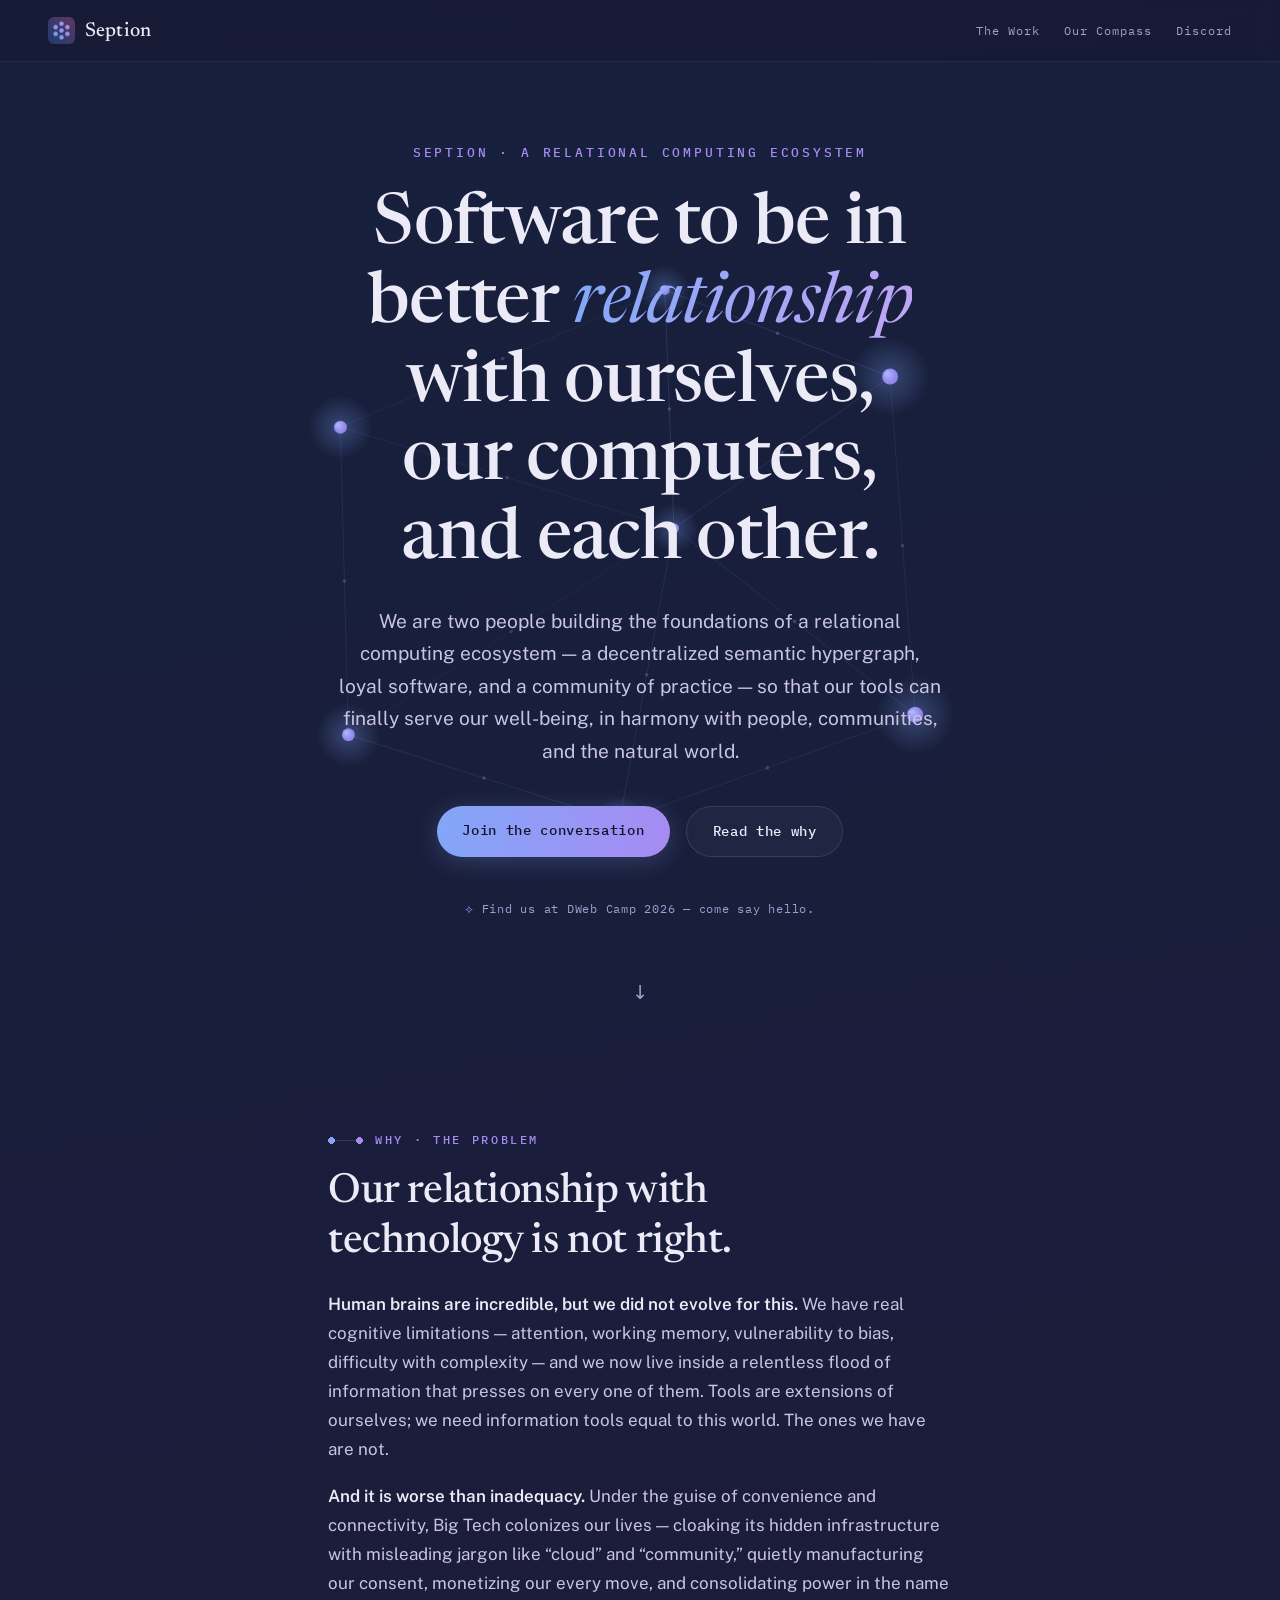
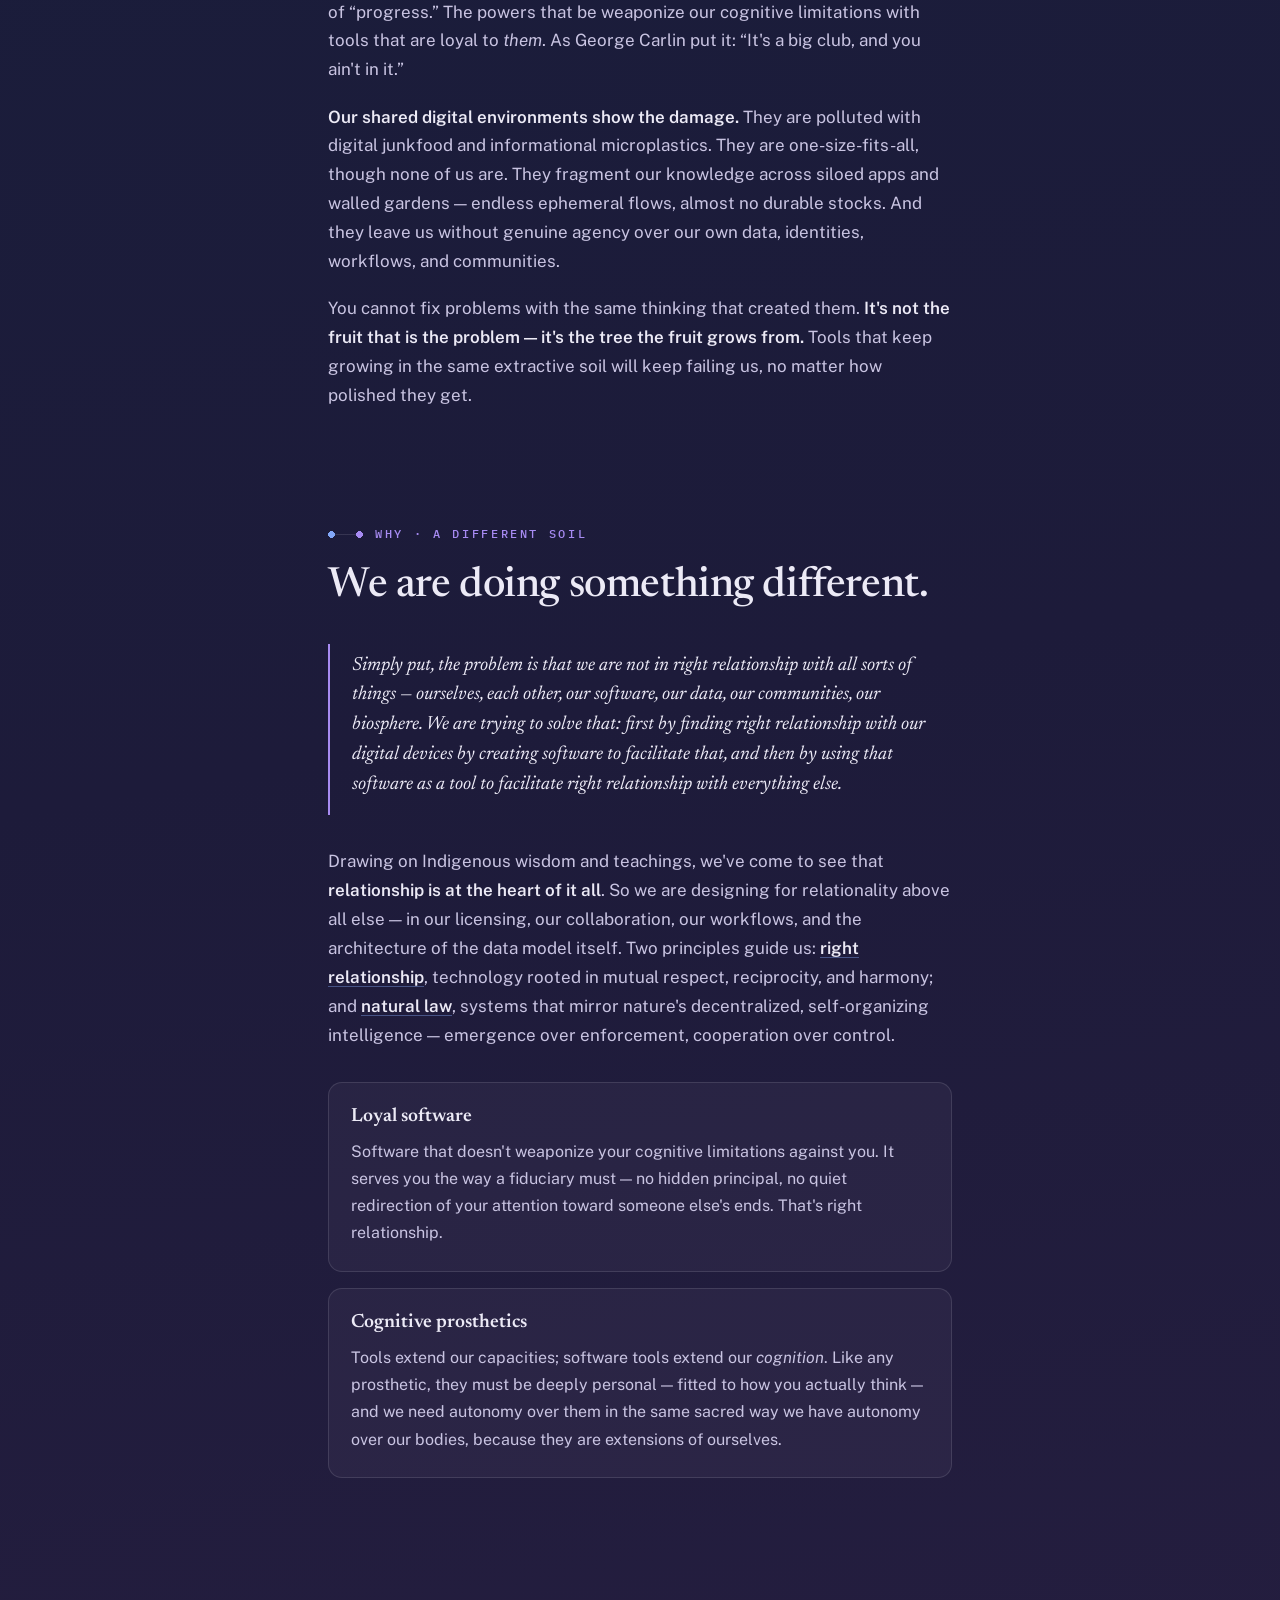
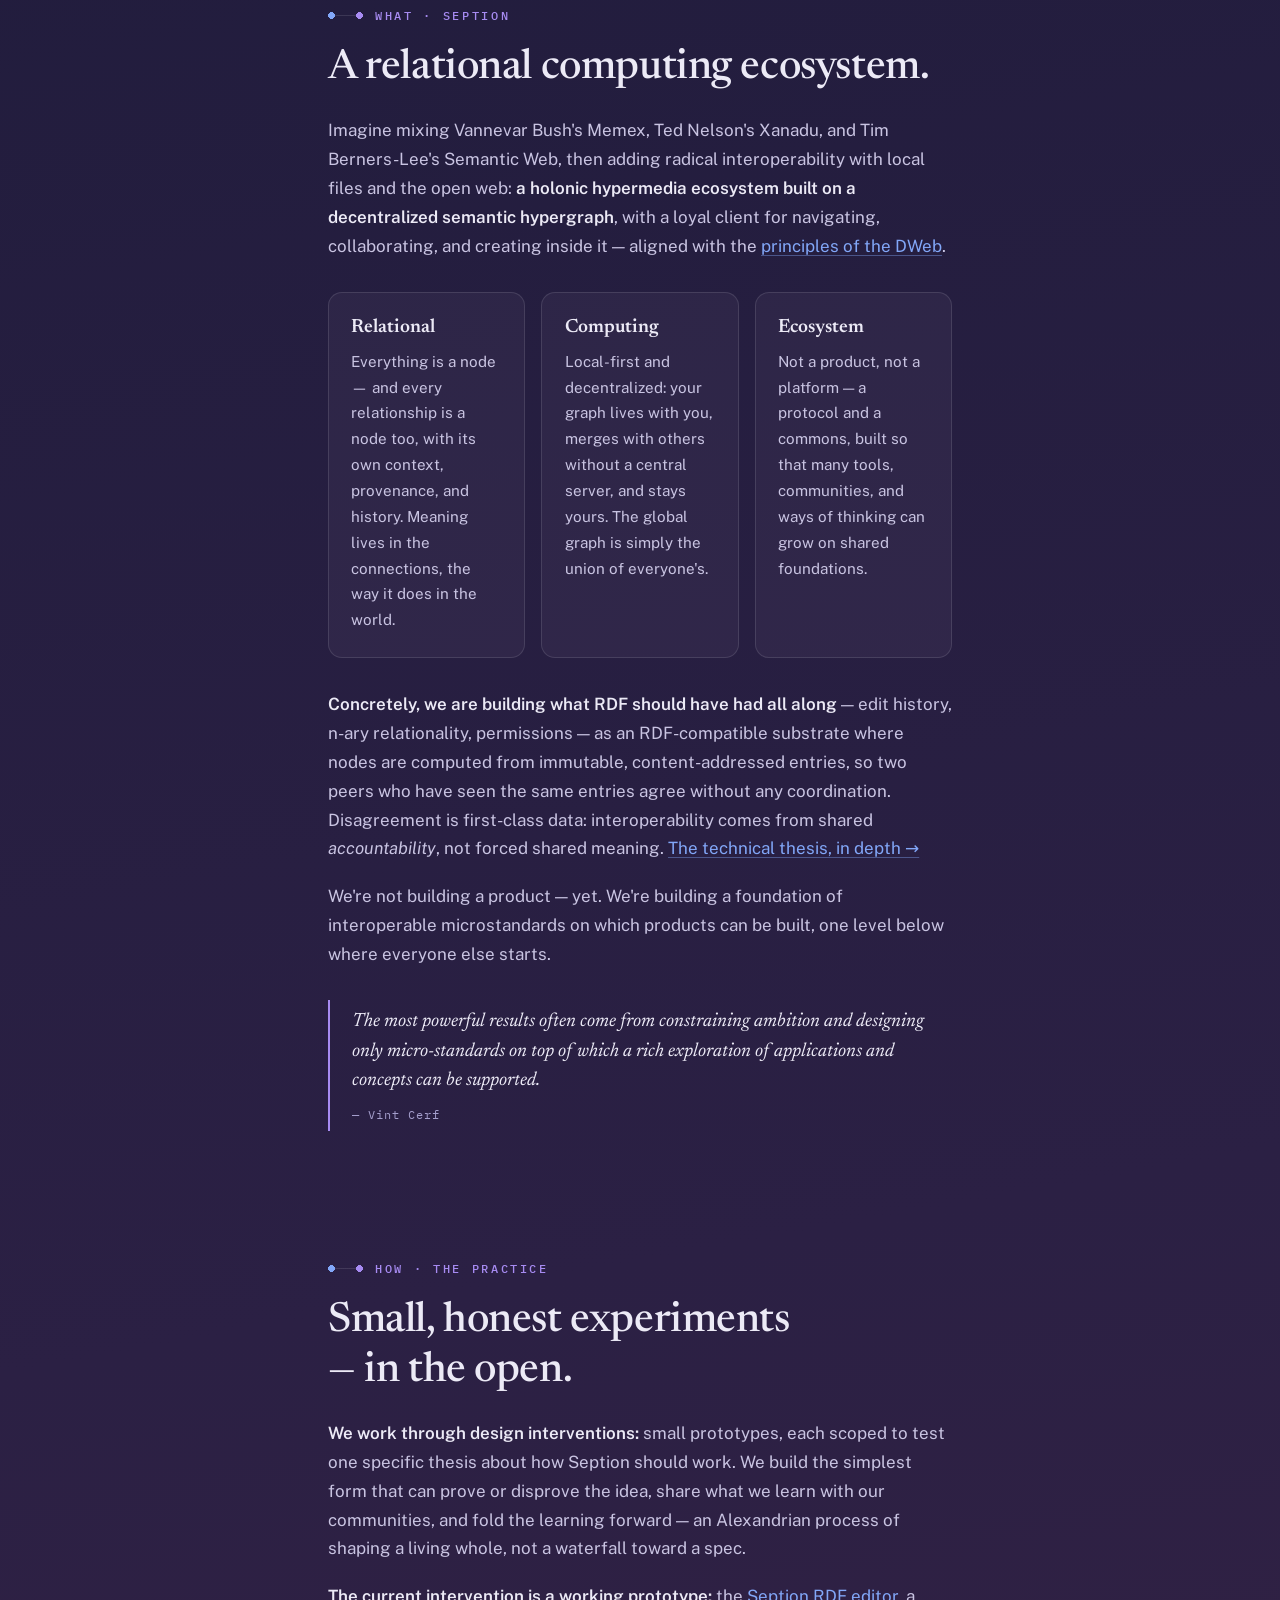
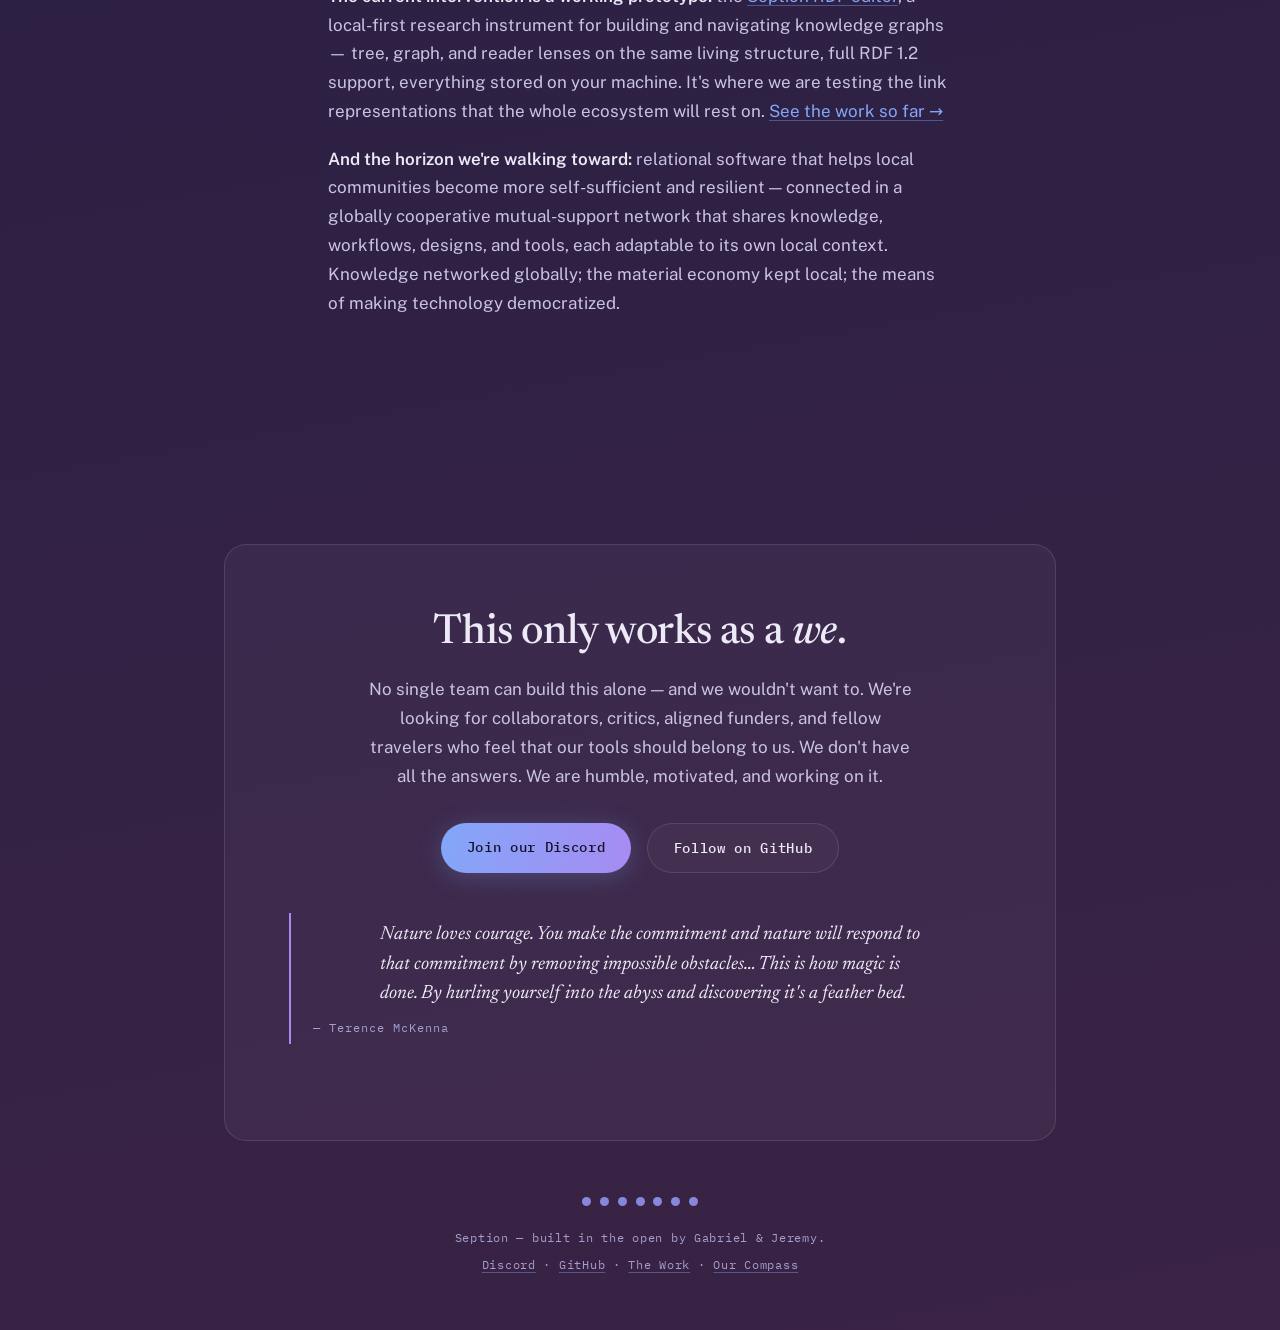
==== commit 5eac4e3b: "Replace quartz site with hand-built static site: what/why/how of Seption Landing page (manifesto voi" ====
--- a/index.html
+++ b/index.html
@@ -1,41 +1,129 @@
 <!DOCTYPE html>
-<html>
+<html lang="en">
+<head>
+  <meta charset="utf-8">
+  <meta name="viewport" content="width=device-width, initial-scale=1">
+  <title>Seption — A Relational Computing Ecosystem</title>
+  <meta name="description" content="Seption is a relational computing ecosystem: software to be in better relationship with ourselves, our computers, and each other. Built on a decentralized semantic hypergraph, guided by right relationship and natural law.">
+  <meta property="og:title" content="Seption — A Relational Computing Ecosystem">
+  <meta property="og:description" content="Software to be in better relationship with ourselves, our computers, and each other.">
+  <meta property="og:image" content="https://seption.org/assets/logo.png">
+  <meta property="og:url" content="https://seption.org/">
+  <link rel="icon" type="image/png" href="assets/logo.png">
+  <link rel="stylesheet" href="assets/fonts.css">
+  <link rel="stylesheet" href="assets/style.css">
+</head>
+<body>
 
-<head>
-  <title>Seption</title>
-  <div style="margin-left:5%">
-  <div style="max-width:45em">
-</head>
+<nav class="site-nav" aria-label="Site">
+  <a class="wordmark" href="/"><img src="assets/logo.png" alt="">Seption</a>
+  <a class="nav-link" href="work.html">The Work</a>
+  <a class="nav-link" href="compass.html">Our Compass</a>
+  <a class="nav-link" href="https://discord.gg/cRFFHYye7t">Discord</a>
+</nav>
 
-<body>
-  <br>
-  <p>Welcome to the preliminary Seption website. <a href="https://github.com/JeremyParadie/seption.org">Source</a></p>
-  <br>
-  <h1 id="about">About</h1>
-  <p>Hello! My name is <a href="https://jeremyparadie.com">Jeremy</a>, and I’m a maker! My undergraduate studies at UMass Amherst focused on creative mechatronics (robots, software, circuits, mechanical design) and I worked heavily on development of two academic makerspaces. I recently finished my Master in Design for Emergent Futures at Fab Lab Barcelona/IAAC/Elisava.</p>
-  <p>I am interested in developing the sociotechnological infrastructure necessary to provide equitable and agile alternatives to the existing paradigm, especially in education, fabrication, agriculture, and, most notably, information (more on that later). I am deeply concerned about the trajectory we are on as a species, and it is clear to me that with the seemingly exponential development curve of technology, the future will not be like the past. I think we need to start preparing proactively now to get a more agile alternative social/governance infrastructure in place to mitigate the damage before the pace of technological change becomes significantly more than our existing institutions can handle.</p>
-  <p>I think that strengthening the resilience of local communities by moving toward self-sufficiency and circularity will be part of the solution. I am motivated by the possibility for communities to leverage new technologies to provide for their needs and produce what they consume while supporting and being supported by peers in a globally cooperative information network.</p>
-  <p>For this to happen, we need better software infrastructure for working with and sharing information. We need accessible information and workflows to enable people to launch community initiatives; develop, govern, and run local makerspace organizations; and share, collaborate, and publish insightful results. Individuals need to feel empowered by the tools and information available, not overwhelmed. The Internet was supposed to democratize information, but today our information is owned primarily by a few app silos that compete for our attention. Many struggle with the barrage of information, and we lack sufficient tooling and workflows to process, build, and retrievably store what is valuable in an interoperable way. I’ve concluded that existing tools just aren’t good enough for the interconnected work that needs to be done in the near future.</p>
-  <p>My software development project, Seption, aims to provide for these needs by taking a new approach to information management in computers. Well, the concepts individually are actually quite old, but nobody to my knowledge has combined them like I’m planning. I envision it will be a set of open protocols, and associated implementations, with defined processes for their extension, rather than a centralized platform.</p>
-  <p>Seption aims to provide infrastructure for humans (and bots) to process and share information so people can make sense of and navigate an uncertain world with increasing change. The software will model information flexibly in the way we think: in concepts and relationships, rather than in virtualized paper-based files and folders, where classification systems are mutually exclusive, and create a tyranny of classification.</p>
-  <p>The plan is to have a decentralized and content-distributed semantic hypergraph that makes heavy use of transclusion to let users model and visualize nonlinear thoughts, compose documents, store and link data, collaborate with others, make decisions, track provenance, and publish to the Internet, while being open source, interoperable, permissioned, secure, and highly extensible. Seption should be radically compatible with existing tools, file formats, and integrations.</p>
-  <p>My approach for the core architecture is to have a simple set of rules from which the features of the software can emerge, which leads to flexibility, expandability, and reduced software development on hardcoded special cases.</p>
-  <p>Seption will let users create meaningful connections between all the information they store on their computers (messages, tasks, calendars, contacts, documents, images, audio, video, and anything else stored natively, in files, or with a URL), so that things can be easily found via other conceptually related things.</p>
-  <br>
+<header class="hero">
+  <canvas id="constellation" aria-hidden="true"></canvas>
+  <div class="hero-inner">
+    <p class="kicker">Seption · A Relational Computing Ecosystem</p>
+    <h1>Software to be in better <em>relationship</em> with ourselves, our computers, and each&nbsp;other.</h1>
+    <p class="lede">We are two people building the foundations of a relational computing ecosystem — a decentralized semantic hypergraph, loyal software, and a community of practice — so that our tools can finally serve our well-being, in harmony with people, communities, and the natural world.</p>
+    <div class="cta-row">
+      <a class="button primary" href="https://discord.gg/cRFFHYye7t">Join the conversation</a>
+      <a class="button ghost" href="#why">Read the why</a>
+    </div>
+    <p class="camp-note">Find us at DWeb Camp 2026 — come say hello.</p>
+  </div>
+  <a class="scroll-hint" href="#why" aria-label="Scroll to read more">↓</a>
+</header>
+
+<main>
+
+<section class="section" id="why">
+  <p class="eyebrow">Why · The Problem</p>
+  <h2>Our relationship with technology is not right.</h2>
+  <p><strong>Human brains are incredible, but we did not evolve for this.</strong> We have real cognitive limitations — attention, working memory, vulnerability to bias, difficulty with complexity — and we now live inside a relentless flood of information that presses on every one of them. Tools are extensions of ourselves; we need information tools equal to this world. The ones we have are not.</p>
+  <p><strong>And it is worse than inadequacy.</strong> Under the guise of convenience and connectivity, Big Tech colonizes our lives — cloaking its hidden infrastructure with misleading jargon like &ldquo;cloud&rdquo; and &ldquo;community,&rdquo; quietly manufacturing our consent, monetizing our every move, and consolidating power in the name of &ldquo;progress.&rdquo; The powers that be weaponize our cognitive limitations with tools that are loyal to <em>them</em>. As George Carlin put it: &ldquo;It's a big club, and you ain't in it.&rdquo;</p>
+  <p><strong>Our shared digital environments show the damage.</strong> They are polluted with digital junkfood and informational microplastics. They are one-size-fits-all, though none of us are. They fragment our knowledge across siloed apps and walled gardens — endless ephemeral flows, almost no durable stocks. And they leave us without genuine agency over our own data, identities, workflows, and communities.</p>
+  <p>You cannot fix problems with the same thinking that created them. <strong>It's not the fruit that is the problem — it's the tree the fruit grows from.</strong> Tools that keep growing in the same extractive soil will keep failing us, no matter how polished they get.</p>
+</section>
+
+<section class="section" id="different">
+  <p class="eyebrow">Why · A Different Soil</p>
+  <h2>We are doing something different.</h2>
   <blockquote>
-  <p><em>Everything has to do with everything else. All information you store in your computer has something to do with other things you also store there. The complaint letter you write to your online bookstore is a response to the overly high bill they’ve sent you. The photo your best friend emailed you was taken on your shared holidays in Italy, and the poem you’ve written yesterday was also conceived there. The Aunt Mary whose birthday you enter into your calendar is same as the Aunt Mary in your address book, the same person that borrowed your book about old English sheepdogs (which you have to remember to ask back from her).</em> <a href="https://fenfire-org.github.io/vision.html">—Vision of Fenfire</a></p>
-  <br>
-  <p><em>In the past few decades we’ve seen exponential growth in data and information. However, our ability to make sense of these inputs, to convert data and information to knowledge and wisdom, is already capped by the mainstream tools today.</em></p>
-  <p><em>Using a graph database, bi-directional links, and hypertext transclusions, these tools enable users to create and traverse knowledge in a way that mirrors how humans organically create knowledge — associatively and contextually.</em></p>
-  <p><em>These “knowledge graphs” break out of the “file-and-cabinet” hierarchical paradigm that most computer systems use — note-taking apps of the last few decades, filesystems, HTML documents, etc. Users using Tools for Networked Thought can more easily create meaningful relationships about the world we live in. Not only that, these users can then more easily recontextualize relationships, allowing ideas to compose and refactor in emergent ways. This leads to the creation of more insights, more interdisciplinary insights, and generative insights: insights that create more interdisciplinary insights.</em> <a href="https://handbook.athensresearch.org/about-us/vision">—Vision of Athens</a></p>
+    <p>Simply put, the problem is that we are not in right relationship with all sorts of things — ourselves, each other, our software, our data, our communities, our biosphere. We are trying to solve that: first by finding right relationship with our digital devices by creating software to facilitate that, and then by using that software as a tool to facilitate right relationship with everything else.</p>
   </blockquote>
-  <br>
-  <p>I am building on the shoulders of giants: Vannevar Bush’s writing on the <a href="https://www.w3.org/History/1945/vbush/vbush.txt">Memex</a>, Ted Nelson’s <a href="https://xanadu.com/">Project Xanadu</a> (and <a href="https://xanadu.com/zigzag/">ZigZag</a>), Sir Tim Berners-Lee’s <a href="https://www.w3.org/2000/Talks/0906-xmlweb-tbl/text.htm">Semantic Web</a>, and concepts championed by dozens of contemporary software projects, including <a href="https://www.amplenote.com/">Amplenote</a>, <a href="https://www.appflowy.io/">Appflowy</a>, <a href="https://www.are.na/">Arena</a>, <a href="https://github.com/athensresearch/athens">Athens</a>, <a href="https://capacities.io/">Capacities</a>, <a href="https://www.zengobi.com/curio/">Curio</a>, <a href="https://docear.org/">Docear</a>, <a href="https://fenfire-org.github.io/vision.html">Fenfire</a>, <a href="https://a9.io/glue-comic/">Glue</a>, <a href="https://allegrograph.com/products/gruff/">Gruff</a>, <a href="https://heptabase.com/">Heptabase</a>, <a href="https://ia.net/writer">IA Writer</a>, <a href="https://github.com/shaunabanana/intrigue">Intrigue</a>, <a href="https://web.archive.org/web/20230410184757/https://kanopi.io/">Kanopi</a>, <a href="https://www.kosmik.app/">Kosmik</a>, <a href="https://www.markmind.net/">MarkMind</a>, <a href="https://milanote.com/">Milanote</a>, <a href="https://www.notion.so/">Notion</a>, <a href="https://obsidian.md/">Obsidian</a>, <a href="https://protege.stanford.edu/">Protégé</a>, <a href="https://github.com/jimmejardine/qiqqa-open-source">Qiqqa</a>, <a href="https://readwise.io/">Readwise</a>, <a href="https://roamresearch.com/">Roam</a>, <a href="https://www.literatureandlatte.com/scapple/overview">Scapple</a>, <a href="https://scrintal.com/">Scrintal</a>, <a href="https://www.literatureandlatte.com/scrivener/overview">Scrivener</a>, <a href="https://www.semilattice.xyz/">Semilattice</a>, <a href="https://solidproject.org/">Solid</a>, <a href="https://www.speare.com/">Speare</a>, <a href="https://subconscious.network/">Subconscious</a>, <a href="https://tana.inc/">Tana</a>, <a href="https://www.tangentnotes.com/">Tangent</a>, <a href="https://www.thebrain.com/">The Brain</a>, <a href="https://todoist.com/">Todoist</a>, and <a href="https://blog.webmemex.org/">Webmemex</a>.</p>
-  <p>The most similar projects to Seption linked above have failed. I think I have a better chance at success because the scope is limited to developing the core architecture, and any potentially enticing scope creep will be relegated to implementation via plugins after the core has been implemented. Also, I could be naive, but I believe that it hasn’t really been possible to do this until now. With Large Language Models, word/vector embedding technology, many relevant recent W3C standard recommendations, open source decentralized syncing protocols, the superior compute power of today’s devices, and the option to boost performance further for some types of operations with new web technologies like WebGPU and WebAssembly, I’m confident that it can be done.</p>
-  <p>In a soon-to-be world with personal AI agents, I think it is more important than ever to have personal knowledge graphs- to be able to label and track AI generated content, as well as to give AI agents a way to store information that is useful, familiar, and navigable by humans and other AI agents.</p>
-  <p>This is the first public post about this project, and things are still fairly early. At this point, Seption is toward the middle of the conceptual phase. I’ve been doing research on prior art and working on design documents that go into technical detail about how the architecture, data structures, and algorithms will be implemented to provide the features. I plan to pretty these documents up and build a website (I’ve acquired <a href="http://seption.org/">seption.org</a>), and then start development on a minimum viable product, which will eventually round out into the “core” leaving most everything else to be implemented as plugins, as mentioned previously. I’d also like to secure some funding and start a nonprofit.</p>
-  <p>I welcome thoughts, feedback, advice, recommendations, suggestions, and contributions. I have started a <a href="https://discord.gg/n8curdF78v">Discord server</a> for discussion about the project.</p>
+  <p>Drawing on Indigenous wisdom and teachings, we've come to see that <strong>relationship is at the heart of it all</strong>. So we are designing for relationality above all else — in our licensing, our collaboration, our workflows, and the architecture of the data model itself. Two principles guide us: <a href="compass.html"><strong>right relationship</strong></a>, technology rooted in mutual respect, reciprocity, and harmony; and <a href="compass.html"><strong>natural law</strong></a>, systems that mirror nature's decentralized, self-organizing intelligence — emergence over enforcement, cooperation over control.</p>
+  <div class="defs">
+    <div class="card">
+      <h3>Loyal software</h3>
+      <p>Software that doesn't weaponize your cognitive limitations against you. It serves you the way a fiduciary must — no hidden principal, no quiet redirection of your attention toward someone else's ends. That's right relationship.</p>
+    </div>
+    <div class="card">
+      <h3>Cognitive prosthetics</h3>
+      <p>Tools extend our capacities; software tools extend our <em>cognition</em>. Like any prosthetic, they must be deeply personal — fitted to how you actually think — and we need autonomy over them in the same sacred way we have autonomy over our bodies, because they are extensions of ourselves.</p>
+    </div>
+  </div>
+</section>
 
+<section class="section" id="what">
+  <p class="eyebrow">What · Seption</p>
+  <h2>A relational computing ecosystem.</h2>
+  <p>Imagine mixing Vannevar Bush's Memex, Ted Nelson's Xanadu, and Tim Berners-Lee's Semantic Web, then adding radical interoperability with local files and the open web: <strong>a holonic hypermedia ecosystem built on a decentralized semantic hypergraph</strong>, with a loyal client for navigating, collaborating, and creating inside it — aligned with the <a href="https://getdweb.net/principles/">principles of the DWeb</a>.</p>
+  <div class="triad">
+    <div class="card">
+      <h3>Relational</h3>
+      <p>Everything is a node — and every relationship is a node too, with its own context, provenance, and history. Meaning lives in the connections, the way it does in the world.</p>
+    </div>
+    <div class="card">
+      <h3>Computing</h3>
+      <p>Local-first and decentralized: your graph lives with you, merges with others without a central server, and stays yours. The global graph is simply the union of everyone's.</p>
+    </div>
+    <div class="card">
+      <h3>Ecosystem</h3>
+      <p>Not a product, not a platform — a protocol and a commons, built so that many tools, communities, and ways of thinking can grow on shared foundations.</p>
+    </div>
+  </div>
+  <p><strong>Concretely, we are building what RDF should have had all along</strong> — edit history, n-ary relationality, permissions — as an RDF-compatible substrate where nodes are computed from immutable, content-addressed entries, so two peers who have seen the same entries agree without any coordination. Disagreement is first-class data: interoperability comes from shared <em>accountability</em>, not forced shared meaning. <a href="work.html">The technical thesis, in depth →</a></p>
+  <p>We're not building a product — yet. We're building a foundation of interoperable microstandards on which products can be built, one level below where everyone else starts.</p>
+  <blockquote>
+    <p>The most powerful results often come from constraining ambition and designing only micro-standards on top of which a rich exploration of applications and concepts can be supported.</p>
+    <cite>— Vint Cerf</cite>
+  </blockquote>
+</section>
+
+<section class="section" id="how">
+  <p class="eyebrow">How · The Practice</p>
+  <h2>Small, honest experiments — in the open.</h2>
+  <p><strong>We work through design interventions:</strong> small prototypes, each scoped to test one specific thesis about how Seption should work. We build the simplest form that can prove or disprove the idea, share what we learn with our communities, and fold the learning forward — an Alexandrian process of shaping a living whole, not a waterfall toward a spec.</p>
+  <p><strong>The current intervention is a working prototype:</strong> the <a href="https://github.com/seption-org">Seption RDF editor</a>, a local-first research instrument for building and navigating knowledge graphs — tree, graph, and reader lenses on the same living structure, full RDF 1.2 support, everything stored on your machine. It's where we are testing the link representations that the whole ecosystem will rest on. <a href="work.html">See the work so far →</a></p>
+  <p><strong>And the horizon we're walking toward:</strong> relational software that helps local communities become more self-sufficient and resilient — connected in a globally cooperative mutual-support network that shares knowledge, workflows, designs, and tools, each adaptable to its own local context. Knowledge networked globally; the material economy kept local; the means of making technology democratized.</p>
+</section>
+
+<div class="join" id="join">
+  <h2>This only works as a <em>we</em>.</h2>
+  <p>No single team can build this alone — and we wouldn't want to. We're looking for collaborators, critics, aligned funders, and fellow travelers who feel that our tools should belong to us. We don't have all the answers. We are humble, motivated, and working on it.</p>
+  <div class="cta-row">
+    <a class="button primary" href="https://discord.gg/cRFFHYye7t">Join our Discord</a>
+    <a class="button ghost" href="https://github.com/seption-org">Follow on GitHub</a>
+  </div>
+  <blockquote style="text-align:left; margin-top:2.5rem;">
+    <p>Nature loves courage. You make the commitment and nature will respond to that commitment by removing impossible obstacles&hellip; This is how magic is done. By hurling yourself into the abyss and discovering it's a feather bed.</p>
+    <cite>— Terence McKenna</cite>
+  </blockquote>
+</div>
+
+</main>
+
+<footer>
+  <div class="seven" aria-hidden="true">
+    <span></span><span></span><span></span><span></span><span></span><span></span><span></span>
+  </div>
+  <p>Seption — built in the open by Gabriel &amp; Jeremy.</p>
+  <p><a href="https://discord.gg/cRFFHYye7t">Discord</a> · <a href="https://github.com/seption-org">GitHub</a> · <a href="work.html">The Work</a> · <a href="compass.html">Our Compass</a></p>
+</footer>
+
+<script src="assets/constellation.js"></script>
 </body>
-
 </html>
--- a/assets/fonts.css
+++ b/assets/fonts.css
@@ -0,0 +1,42 @@
+@font-face {
+  font-family: 'Newsreader';
+  font-style: normal;
+  font-weight: 200 800;
+  font-display: swap;
+  src: url(fonts/Newsreader-normal.woff2) format('woff2');
+}
+@font-face {
+  font-family: 'Newsreader';
+  font-style: italic;
+  font-weight: 200 800;
+  font-display: swap;
+  src: url(fonts/Newsreader-italic.woff2) format('woff2');
+}
+@font-face {
+  font-family: 'Public Sans';
+  font-style: normal;
+  font-weight: 100 900;
+  font-display: swap;
+  src: url(fonts/PublicSans-normal.woff2) format('woff2');
+}
+@font-face {
+  font-family: 'Public Sans';
+  font-style: italic;
+  font-weight: 400;
+  font-display: swap;
+  src: url(fonts/PublicSans-italic-400.woff2) format('woff2');
+}
+@font-face {
+  font-family: 'IBM Plex Mono';
+  font-style: normal;
+  font-weight: 400;
+  font-display: swap;
+  src: url(fonts/IBMPlexMono-normal-400.woff2) format('woff2');
+}
+@font-face {
+  font-family: 'IBM Plex Mono';
+  font-style: normal;
+  font-weight: 500;
+  font-display: swap;
+  src: url(fonts/IBMPlexMono-normal-500.woff2) format('woff2');
+}
--- a/assets/style.css
+++ b/assets/style.css
@@ -0,0 +1,447 @@
+/* ---------------------------------------------------------------------------
+   Seption — seption.org
+   Palette drawn from the seven-node logo: a twilight field that travels from
+   deep navy to plum as you move down the page, with periwinkle→violet nodes.
+--------------------------------------------------------------------------- */
+
+:root {
+  --navy: #16203c;
+  --indigo: #1d1b3a;
+  --plum: #3a2344;
+  --surface: rgba(236, 234, 246, 0.045);
+  --surface-edge: rgba(236, 234, 246, 0.12);
+  --ink: #eceaf6;
+  --ink-soft: #c9c4e2;
+  --muted: #a49ecc;
+  --periwinkle: #82a7f8;
+  --violet: #a78bf2;
+  --lilac: #c0a6f5;
+  --glow: rgba(130, 167, 248, 0.14);
+  --serif: 'Newsreader', 'Iowan Old Style', Georgia, serif;
+  --sans: 'Public Sans', system-ui, -apple-system, sans-serif;
+  --mono: 'IBM Plex Mono', ui-monospace, 'SF Mono', monospace;
+  --measure: 42rem;
+}
+
+* { box-sizing: border-box; }
+
+html {
+  scroll-behavior: smooth;
+  scroll-padding-top: 5rem;
+}
+
+@media (prefers-reduced-motion: reduce) {
+  html { scroll-behavior: auto; }
+  *, *::before, *::after {
+    animation-duration: 0.01ms !important;
+    animation-iteration-count: 1 !important;
+    transition-duration: 0.01ms !important;
+  }
+}
+
+body {
+  margin: 0;
+  color: var(--ink);
+  background: var(--indigo);
+  background: linear-gradient(170deg, var(--navy) 0%, var(--indigo) 38%, #2b2044 72%, var(--plum) 100%);
+  font-family: var(--sans);
+  font-size: 1.0625rem;
+  line-height: 1.7;
+  -webkit-font-smoothing: antialiased;
+  text-rendering: optimizeLegibility;
+}
+
+::selection { background: rgba(167, 139, 242, 0.4); }
+
+a {
+  color: var(--periwinkle);
+  text-decoration: underline;
+  text-decoration-color: rgba(130, 167, 248, 0.4);
+  text-underline-offset: 3px;
+  transition: text-decoration-color 150ms ease, color 150ms ease;
+}
+a:hover { color: var(--lilac); text-decoration-color: currentColor; }
+
+a:focus-visible, button:focus-visible {
+  outline: 2px solid var(--periwinkle);
+  outline-offset: 3px;
+  border-radius: 2px;
+}
+
+/* ------------------------------------------------------------------ nav */
+
+.site-nav {
+  position: sticky;
+  top: 0;
+  z-index: 10;
+  display: flex;
+  align-items: center;
+  gap: 1.5rem;
+  padding: 0.85rem clamp(1.25rem, 4vw, 3rem);
+  background: rgba(24, 26, 52, 0.72);
+  backdrop-filter: blur(12px);
+  -webkit-backdrop-filter: blur(12px);
+  border-bottom: 1px solid rgba(236, 234, 246, 0.07);
+}
+
+.site-nav .wordmark {
+  display: flex;
+  align-items: center;
+  gap: 0.6rem;
+  margin-right: auto;
+  font-family: var(--serif);
+  font-size: 1.25rem;
+  font-weight: 500;
+  letter-spacing: 0.01em;
+  color: var(--ink);
+  text-decoration: none;
+}
+.site-nav .wordmark img { width: 1.7rem; height: 1.7rem; border-radius: 6px; }
+
+.site-nav .nav-link {
+  font-family: var(--mono);
+  font-size: 0.78rem;
+  letter-spacing: 0.08em;
+  color: var(--muted);
+  text-decoration: none;
+}
+.site-nav .nav-link:hover, .site-nav .nav-link[aria-current="page"] { color: var(--ink); }
+.site-nav .nav-link[aria-current="page"] { border-bottom: 1px solid var(--violet); }
+
+/* ----------------------------------------------------------------- hero */
+
+.hero {
+  position: relative;
+  min-height: 88vh;
+  display: flex;
+  flex-direction: column;
+  justify-content: center;
+  align-items: center;
+  text-align: center;
+  padding: 5rem 1.5rem 6rem;
+  overflow: hidden;
+}
+
+#constellation {
+  position: absolute;
+  inset: 0;
+  width: 100%;
+  height: 100%;
+  z-index: 0;
+}
+
+.hero > .hero-inner { position: relative; z-index: 1; max-width: 46rem; }
+
+.hero .kicker {
+  font-family: var(--mono);
+  font-size: 0.8rem;
+  font-weight: 500;
+  letter-spacing: 0.22em;
+  text-transform: uppercase;
+  color: var(--violet);
+  margin: 0 0 1.5rem;
+}
+
+.hero h1 {
+  font-family: var(--serif);
+  font-size: clamp(2.6rem, 7vw, 4.4rem);
+  font-weight: 500;
+  line-height: 1.12;
+  letter-spacing: -0.01em;
+  margin: 0 0 1.4rem;
+  text-wrap: balance;
+}
+.hero h1 em {
+  font-style: italic;
+  font-weight: 400;
+  background: linear-gradient(100deg, var(--periwinkle), var(--lilac));
+  -webkit-background-clip: text;
+  background-clip: text;
+  color: transparent;
+}
+
+.hero .lede {
+  font-size: clamp(1.05rem, 2vw, 1.2rem);
+  color: var(--ink-soft);
+  max-width: 38rem;
+  margin: 0 auto 2.4rem;
+  text-wrap: pretty;
+}
+
+.cta-row {
+  display: flex;
+  gap: 1rem;
+  justify-content: center;
+  flex-wrap: wrap;
+}
+
+.button {
+  display: inline-block;
+  font-family: var(--mono);
+  font-size: 0.85rem;
+  font-weight: 500;
+  letter-spacing: 0.05em;
+  padding: 0.8rem 1.6rem;
+  border-radius: 999px;
+  text-decoration: none;
+  transition: transform 150ms ease, box-shadow 150ms ease, background 150ms ease;
+}
+.button.primary {
+  color: #14122b;
+  background: linear-gradient(100deg, var(--periwinkle), var(--violet));
+  box-shadow: 0 4px 24px rgba(130, 167, 248, 0.25);
+}
+.button.primary:hover { transform: translateY(-2px); box-shadow: 0 8px 32px rgba(130, 167, 248, 0.35); }
+.button.ghost {
+  color: var(--ink);
+  border: 1px solid var(--surface-edge);
+  background: rgba(236, 234, 246, 0.03);
+}
+.button.ghost:hover { background: rgba(236, 234, 246, 0.08); }
+
+.hero .camp-note {
+  margin-top: 2.6rem;
+  font-family: var(--mono);
+  font-size: 0.78rem;
+  letter-spacing: 0.06em;
+  color: var(--muted);
+}
+.hero .camp-note::before { content: '⟡ '; color: var(--violet); }
+
+.scroll-hint {
+  position: absolute;
+  bottom: 1.6rem;
+  left: 50%;
+  transform: translateX(-50%);
+  z-index: 1;
+  color: var(--muted);
+  font-size: 1.2rem;
+  text-decoration: none;
+  animation: drift-down 2.6s ease-in-out infinite;
+}
+@keyframes drift-down {
+  0%, 100% { transform: translate(-50%, 0); opacity: 0.5; }
+  50% { transform: translate(-50%, 8px); opacity: 1; }
+}
+
+/* ------------------------------------------------------------- sections */
+
+main { display: block; }
+
+.section {
+  max-width: var(--measure);
+  margin: 0 auto;
+  padding: clamp(3.5rem, 8vw, 6rem) 1.5rem 0;
+}
+.section:last-of-type { padding-bottom: clamp(4rem, 8vw, 6rem); }
+
+.eyebrow {
+  display: flex;
+  align-items: center;
+  gap: 0.75rem;
+  font-family: var(--mono);
+  font-size: 0.75rem;
+  font-weight: 500;
+  letter-spacing: 0.22em;
+  text-transform: uppercase;
+  color: var(--violet);
+  margin: 0 0 1.1rem;
+}
+/* two nodes joined by an edge — the smallest possible graph */
+.eyebrow::before {
+  content: '';
+  flex: none;
+  width: 2.2rem;
+  height: 7px;
+  background:
+    radial-gradient(circle 3.5px at 3.5px 50%, var(--periwinkle) 97%, transparent),
+    radial-gradient(circle 3.5px at calc(100% - 3.5px) 50%, var(--violet) 97%, transparent),
+    linear-gradient(var(--surface-edge), var(--surface-edge)) 50% 50% / calc(100% - 14px) 1px no-repeat;
+}
+
+h2 {
+  font-family: var(--serif);
+  font-size: clamp(1.8rem, 4.5vw, 2.6rem);
+  font-weight: 500;
+  line-height: 1.2;
+  letter-spacing: -0.01em;
+  margin: 0 0 1.4rem;
+  text-wrap: balance;
+}
+
+h3 {
+  font-family: var(--serif);
+  font-size: 1.35rem;
+  font-weight: 600;
+  line-height: 1.3;
+  margin: 2.4rem 0 0.7rem;
+}
+
+p { margin: 0 0 1.15rem; color: var(--ink-soft); }
+p strong, li strong { color: var(--ink); font-weight: 600; }
+
+ul { margin: 0 0 1.15rem; padding-left: 1.2rem; color: var(--ink-soft); }
+li { margin-bottom: 0.55rem; }
+li::marker { color: var(--violet); }
+
+blockquote {
+  margin: 2rem 0;
+  padding: 0.4rem 0 0.4rem 1.4rem;
+  border-left: 2px solid var(--violet);
+  font-family: var(--serif);
+  font-style: italic;
+  font-size: 1.2rem;
+  line-height: 1.55;
+  color: var(--ink);
+}
+blockquote p { color: inherit; margin-bottom: 0.6rem; }
+blockquote cite {
+  display: block;
+  font-family: var(--mono);
+  font-style: normal;
+  font-size: 0.75rem;
+  letter-spacing: 0.08em;
+  color: var(--muted);
+}
+
+.term { font-family: var(--mono); font-size: 0.92em; color: var(--lilac); }
+
+/* --------------------------------------------------------------- cards */
+
+.triad {
+  display: grid;
+  grid-template-columns: repeat(3, 1fr);
+  gap: 1rem;
+  margin: 2rem 0;
+}
+@media (max-width: 40rem) { .triad { grid-template-columns: 1fr; } }
+
+.card {
+  padding: 1.4rem 1.4rem 1.1rem;
+  background: var(--surface);
+  border: 1px solid var(--surface-edge);
+  border-radius: 14px;
+}
+.card h3, .card h4 {
+  font-family: var(--serif);
+  font-size: 1.2rem;
+  font-weight: 600;
+  margin: 0 0 0.5rem;
+  color: var(--ink);
+}
+.card p { font-size: 0.95rem; margin-bottom: 0.4rem; }
+
+/* value list — seven entries for seven nodes */
+.values { list-style: none; padding: 0; margin: 2rem 0; counter-reset: val; }
+.values li {
+  position: relative;
+  padding: 1.1rem 0 1.1rem 3.2rem;
+  border-top: 1px solid rgba(236, 234, 246, 0.08);
+  margin: 0;
+}
+.values li:last-child { border-bottom: 1px solid rgba(236, 234, 246, 0.08); }
+.values li::before {
+  counter-increment: val;
+  content: counter(val);
+  position: absolute;
+  left: 0;
+  top: 1.25rem;
+  width: 2rem;
+  height: 2rem;
+  display: grid;
+  place-items: center;
+  font-family: var(--mono);
+  font-size: 0.8rem;
+  color: var(--ink);
+  background: radial-gradient(circle at 30% 30%, var(--periwinkle), var(--violet));
+  border-radius: 50%;
+}
+.values .v-name {
+  display: block;
+  font-family: var(--serif);
+  font-size: 1.25rem;
+  font-weight: 600;
+  color: var(--ink);
+  margin-bottom: 0.25rem;
+}
+.values p { margin: 0; font-size: 0.98rem; }
+
+/* definition pairs (loyal software / cognitive prosthetic etc.) */
+.defs { display: grid; gap: 1rem; margin: 2rem 0; }
+.defs .card p:first-of-type { font-size: 1rem; }
+
+/* ------------------------------------------------------------ join band */
+
+.join {
+  max-width: 52rem;
+  margin: clamp(4rem, 9vw, 7rem) auto 0;
+  padding: clamp(2.5rem, 6vw, 4rem) clamp(1.5rem, 5vw, 4rem);
+  text-align: center;
+  background: var(--surface);
+  border-top: 1px solid var(--surface-edge);
+  border-bottom: 1px solid var(--surface-edge);
+}
+@media (min-width: 56rem) {
+  .join { border: 1px solid var(--surface-edge); border-radius: 22px; }
+}
+.join h2 { margin-bottom: 1rem; }
+.join p { max-width: 34rem; margin-left: auto; margin-right: auto; }
+.join .cta-row { margin-top: 2rem; }
+
+/* --------------------------------------------------------------- footer */
+
+footer {
+  max-width: var(--measure);
+  margin: 0 auto;
+  padding: 3.5rem 1.5rem 3rem;
+  text-align: center;
+}
+footer .seven {
+  display: flex;
+  justify-content: center;
+  gap: 0.55rem;
+  margin-bottom: 1.4rem;
+}
+footer .seven span {
+  width: 9px;
+  height: 9px;
+  border-radius: 50%;
+  background: linear-gradient(120deg, var(--periwinkle), var(--violet));
+  opacity: 0.85;
+}
+footer p {
+  font-family: var(--mono);
+  font-size: 0.75rem;
+  letter-spacing: 0.06em;
+  color: var(--muted);
+  margin-bottom: 0.4rem;
+}
+footer a { color: var(--muted); }
+footer a:hover { color: var(--ink); }
+
+/* ------------------------------------------------------- subpage header */
+
+.page-head {
+  max-width: var(--measure);
+  margin: 0 auto;
+  padding: clamp(3.5rem, 8vw, 5.5rem) 1.5rem 0;
+}
+.page-head h1 {
+  font-family: var(--serif);
+  font-size: clamp(2.2rem, 6vw, 3.4rem);
+  font-weight: 500;
+  line-height: 1.15;
+  letter-spacing: -0.01em;
+  margin: 0 0 1.2rem;
+  text-wrap: balance;
+}
+.page-head .lede { font-size: 1.15rem; color: var(--ink-soft); }
+
+/* small print / honesty notes */
+.honest {
+  font-size: 0.9rem;
+  color: var(--muted);
+  border-top: 1px dashed rgba(236, 234, 246, 0.15);
+  padding-top: 1rem;
+  margin-top: 2rem;
+}
